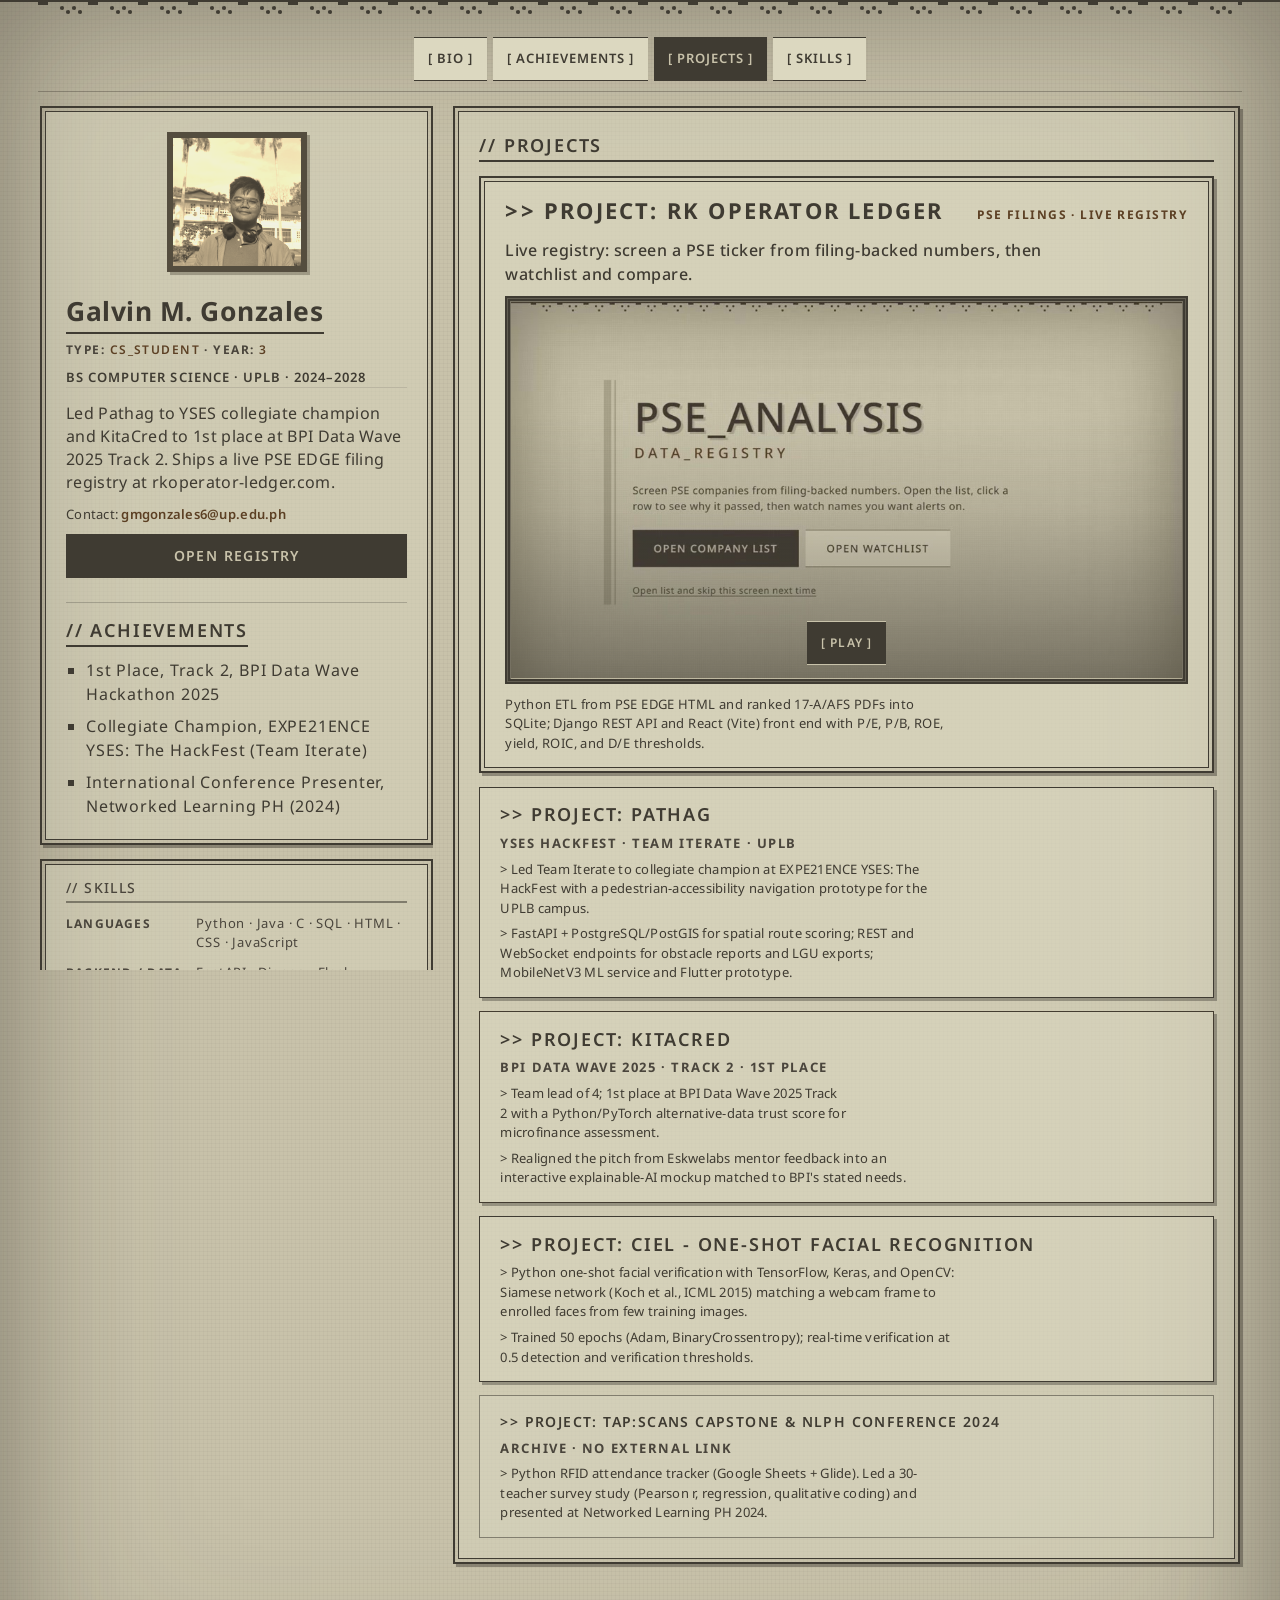
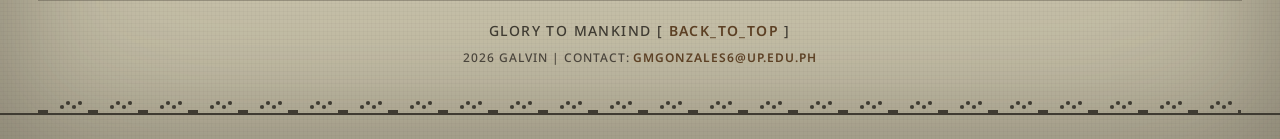
==== index.html @ 565a9432 "CHORE: Initialized repository (update of original exercise)" ====
<!DOCTYPE html>
<html lang="en">
  <head>
    <meta charset="UTF-8">
    <meta name="viewport" content="width=device-width, initial-scale=1">
    <!-- theme-color matches --color-nier-bg -->
    <meta name="theme-color" content="#c8c2aa">
    <meta name="description" content="Galvin M. Gonzales, third-year BS CS at UPLB. PSE EDGE filing registry, Pathag (YSES collegiate champion), KitaCred (BPI Data Wave 2025 Track 2, 1st place).">
    <title>Galvin M. Gonzales · CS Portfolio</title>
    <link rel="preconnect" href="https://fonts.googleapis.com">
    <link rel="preconnect" href="https://fonts.gstatic.com" crossorigin>
    <link href="https://fonts.googleapis.com/css2?family=Noto+Sans:wght@400;500;600;700&display=swap" rel="stylesheet">
    <link rel="stylesheet" type="text/css" href="flex.css">
    <script>document.documentElement.classList.add("has-js");</script>
  </head>

  <body>
    <div class="nier-shell">
      <a href="#main-content" class="nier-skip-link">Skip to main content</a>
      <div class="nier-ornament" aria-hidden="true"></div>

      <div class="nier-shell-body">
        <nav aria-label="Section">
          <div class="nav_bar">
            <a href="#bio" class="nier-btn nier-btn--compact" aria-current="true">[ BIO ]</a>
            <a href="#achievements" class="nier-btn nier-btn--compact">[ ACHIEVEMENTS ]</a>
            <a href="#projects" class="nier-btn nier-btn--compact">[ PROJECTS ]</a>
            <a href="#skills" class="nier-btn nier-btn--compact">[ SKILLS ]</a>
          </div>
        </nav>

        <div class="dossier">
          <div class="dossier-left">
            <aside class="dossier-rail nier-outer-box" id="bio">
              <div class="nier-inner-box">
                <div class="dossier-identity">
                  <div class="photo-frame">
                    <img
                      src="profile_pic.jpg"
                      alt="Portrait of Galvin M. Gonzales"
                      width="140"
                      height="140"
                      decoding="async"
                      fetchpriority="high"
                    >
                  </div>

                  <div class="bio-text">
                    <h1 class="nier-proper-name">Galvin M. Gonzales</h1>
                    <p class="bio-type">TYPE: <span>CS_STUDENT</span> · YEAR: <span>3</span></p>
                    <p class="bio-edu nier-meta">BS Computer Science · UPLB · 2024–2028</p>
                    <hr class="bio-divider">
                    <p class="nier-sentence">
                      Led Pathag to YSES collegiate champion and KitaCred to 1st place at BPI Data Wave 2025 Track 2. Ships a live PSE EDGE filing registry at rkoperator-ledger.com.
                    </p>
                    <p class="bio-contact nier-sentence">
                      Contact:
                      <a href="mailto:gmgonzales6@up.edu.ph">gmgonzales6@up.edu.ph</a>
                    </p>
                  </div>
                </div>

                <div class="bio-actions" role="group" aria-label="Primary action">
                  <a
                    class="nier-btn nier-btn--ink"
                    href="https://rkoperator-ledger.com/"
                    target="_blank"
                    rel="noopener noreferrer"
                  >OPEN REGISTRY<span class="visually-hidden"> (opens in new tab)</span></a>
                </div>

                <section id="achievements" aria-labelledby="achievements-heading">
                  <h2 class="section-heading" id="achievements-heading">// ACHIEVEMENTS</h2>
                  <ul class="skill-list">
                    <li>1st Place, Track 2, BPI Data Wave Hackathon 2025</li>
                    <li>Collegiate Champion, EXPE21ENCE YSES: The HackFest (Team Iterate)</li>
                    <li>International Conference Presenter, Networked Learning PH (2024)</li>
                  </ul>
                </section>
              </div>
            </aside>

            <section class="dossier-skills nier-outer-box" id="skills" aria-labelledby="skills-heading">
              <div class="nier-inner-box">
                <h2 class="section-heading" id="skills-heading">// SKILLS</h2>
                <dl class="skill-clusters">
                  <div class="skill-cluster">
                    <dt>Languages</dt>
                    <dd>Python · Java · C · SQL · HTML · CSS · JavaScript</dd>
                  </div>
                  <div class="skill-cluster">
                    <dt>Backend / Data</dt>
                    <dd>FastAPI · Django · Flask · PostgreSQL · PostGIS · SQLite</dd>
                  </div>
                  <div class="skill-cluster">
                    <dt>ML</dt>
                    <dd>TensorFlow · PyTorch · OpenCV</dd>
                  </div>
                  <div class="skill-cluster">
                    <dt>Tools</dt>
                    <dd>Git · GitHub</dd>
                  </div>
                </dl>
              </div>
            </section>
          </div>

          <main class="dossier-projects nier-outer-box" id="main-content" tabindex="-1">
            <div class="nier-inner-box">
              <section id="projects" aria-labelledby="projects-heading">
                <h2 class="section-heading" id="projects-heading">// PROJECTS</h2>

                <article class="project-featured">
                  <div class="project-featured-inner">
                    <header class="project-featured-header">
                      <h3 class="project-featured-title">&gt;&gt; PROJECT: RK OPERATOR LEDGER</h3>
                      <p class="project-featured-meta">PSE FILINGS · LIVE REGISTRY</p>
                    </header>

                    <p class="project-featured-copy project-featured-copy--lead nier-sentence">
                      Live registry: screen a PSE ticker from filing-backed numbers, then watchlist and compare.
                    </p>

                    <div class="project-monitor">
                      <div class="project-monitor-screen" data-monitor>
                        <video
                          id="rk-preview"
                          poster="assets/rk-operator-ledger-poster.jpg"
                          width="960"
                          height="540"
                          muted
                          loop
                          playsinline
                          controls
                          preload="none"
                          aria-label="Short walkthrough of RK Operator Ledger"
                        >
                          <source src="assets/rk-operator-ledger-preview.webm" type="video/webm">
                          <source src="assets/rk-operator-ledger-preview.mp4" type="video/mp4">
                        </video>
                        <button
                          type="button"
                          class="project-monitor-play"
                          data-monitor-play
                          aria-controls="rk-preview"
                          aria-label="Play walkthrough of RK Operator Ledger"
                        >
                          <span class="project-monitor-play-label" aria-hidden="true">[ PLAY ]</span>
                        </button>
                        <button
                          type="button"
                          class="project-monitor-pause"
                          data-monitor-pause
                          aria-controls="rk-preview"
                          aria-label="Pause walkthrough"
                          hidden
                        >
                          <span aria-hidden="true">[ PAUSE ]</span>
                        </button>
                        <p
                          class="project-monitor-status"
                          data-monitor-status
                          role="status"
                          aria-live="polite"
                          hidden
                        >
                          Playback unavailable. Check the connection, then retry, or use OPEN REGISTRY in Bio.
                        </p>
                      </div>
                    </div>

                    <p class="project-featured-copy nier-sentence">
                      Python ETL from PSE EDGE HTML and ranked 17-A/AFS PDFs into SQLite; Django REST API and React (Vite) front end with P/E, P/B, ROE, yield, ROIC, and D/E thresholds.
                    </p>
                  </div>
                </article>

                <a
                  class="project-card project-card--link project-card--lead"
                  href="https://github.com/SenjoNanaya/Pathag"
                  target="_blank"
                  rel="noopener noreferrer"
                >
                  <h3 class="project-card-item">&gt;&gt; PROJECT: PATHAG</h3>
                  <span class="visually-hidden"> (opens in new tab)</span>
                  <p class="project-card-kicker nier-meta">YSES HACKFEST · TEAM ITERATE · UPLB</p>
                  <p class="nier-sentence">
                    &gt; Led Team Iterate to collegiate champion at EXPE21ENCE YSES: The HackFest with a pedestrian-accessibility navigation prototype for the UPLB campus.
                  </p>
                  <p class="nier-sentence">
                    &gt; FastAPI + PostgreSQL/PostGIS for spatial route scoring; REST and WebSocket endpoints for obstacle reports and LGU exports; MobileNetV3 ML service and Flutter prototype.
                  </p>
                </a>

                <a
                  class="project-card project-card--link project-card--win"
                  href="https://www.youtube.com/watch?v=1t4Q26SBfEI"
                  target="_blank"
                  rel="noopener noreferrer"
                >
                  <h3 class="project-card-item">&gt;&gt; PROJECT: KITACRED</h3>
                  <span class="visually-hidden"> (opens in new tab)</span>
                  <p class="project-card-kicker nier-meta">BPI DATA WAVE 2025 · TRACK 2 · 1ST PLACE</p>
                  <p class="nier-sentence">
                    &gt; Team lead of 4; 1st place at BPI Data Wave 2025 Track 2 with a Python/PyTorch alternative-data trust score for microfinance assessment.
                  </p>
                  <p class="nier-sentence">
                    &gt; Realigned the pitch from Eskwelabs mentor feedback into an interactive explainable-AI mockup matched to BPI's stated needs.
                  </p>
                </a>

                <a
                  class="project-card project-card--link"
                  href="https://github.com/SenjoNanaya/One-shot-Image-Recognition"
                  target="_blank"
                  rel="noopener noreferrer"
                >
                  <h3 class="project-card-item">&gt;&gt; PROJECT: CIEL - ONE-SHOT FACIAL RECOGNITION</h3>
                  <span class="visually-hidden"> (opens in new tab)</span>
                  <p class="nier-sentence">
                    &gt; Python one-shot facial verification with TensorFlow, Keras, and OpenCV: Siamese network (Koch et al., ICML 2015) matching a webcam frame to enrolled faces from few training images.
                  </p>
                  <p class="nier-sentence">
                    &gt; Trained 50 epochs (Adam, BinaryCrossentropy); real-time verification at 0.5 detection and verification thresholds.
                  </p>
                </a>

                <article
                  class="project-card project-card--archive"
                  aria-label="TAP:SCANS capstone and NLPH 2024 talk. Archive entry with no external link."
                >
                  <h3 class="project-card-item">&gt;&gt; PROJECT: TAP:SCANS CAPSTONE &amp; NLPH Conference 2024</h3>
                  <p class="project-card-kicker nier-meta">ARCHIVE · NO EXTERNAL LINK</p>
                  <p class="nier-sentence">
                    &gt; Python RFID attendance tracker (Google Sheets + Glide). Led a 30-teacher survey study (Pearson r, regression, qualitative coding) and presented at Networked Learning PH 2024.
                  </p>
                </article>
              </section>
            </div>
          </main>
        </div>

        <footer class="footer-bar">
          <div class="footer-text">
            <p>GLORY TO MANKIND [ <a href="#main-content">BACK_TO_TOP</a> ]</p>
            <p>
              <small>
                2026 Galvin | Contact:
                <a href="mailto:gmgonzales6@up.edu.ph">gmgonzales6@up.edu.ph</a>
              </small>
            </p>
          </div>
        </footer>
      </div>

      <div class="nier-ornament nier-ornament--flip" aria-hidden="true"></div>
    </div>
    <script>
      (function () {
        var navLinks = document.querySelectorAll('.nav_bar a[href^="#"]');
        if (navLinks.length && "IntersectionObserver" in window) {
          var linkById = {};
          navLinks.forEach(function (a) {
            var id = a.getAttribute("href").slice(1);
            if (id) linkById[id] = a;
          });
          var setCurrent = function (id) {
            navLinks.forEach(function (a) {
              a.removeAttribute("aria-current");
            });
            if (linkById[id]) linkById[id].setAttribute("aria-current", "true");
          };
          var observer = new IntersectionObserver(
            function (entries) {
              entries.forEach(function (entry) {
                if (entry.isIntersecting) setCurrent(entry.target.id);
              });
            },
            { rootMargin: "-18% 0px -62% 0px", threshold: 0 }
          );
          ["bio", "achievements", "projects", "skills"].forEach(function (id) {
            var el = document.getElementById(id);
            if (el) observer.observe(el);
          });
        }

        var portrait = document.querySelector(".photo-frame img");
        if (portrait) {
          portrait.addEventListener("error", function () {
            portrait.removeAttribute("src");
            portrait.alt = "Portrait unavailable";
            portrait.classList.add("is-broken");
          });
        }

        function isOffline() {
          return typeof navigator !== "undefined" && navigator.onLine === false;
        }

        document.querySelectorAll("[data-monitor]").forEach(function (screen) {
          var video = screen.querySelector("video");
          var playBtn = screen.querySelector("[data-monitor-play]");
          var pauseBtn = screen.querySelector("[data-monitor-pause]");
          var statusEl = screen.querySelector("[data-monitor-status]");
          var playLabel = playBtn && playBtn.querySelector(".project-monitor-play-label");
          if (!video || !playBtn || !pauseBtn) return;

          // Progressive enhancement: native controls without JS; custom chrome with JS
          video.removeAttribute("controls");
          screen.classList.add("is-enhanced");
          document.documentElement.classList.add("has-js");

          var arming = false;
          var playLabelDefault = playLabel ? playLabel.textContent : "";

          function setArmingUi(on) {
            playBtn.disabled = on;
            playBtn.setAttribute("aria-busy", on ? "true" : "false");
            if (playLabel) {
              playLabel.textContent = on ? "[ LOADING… ]" : playLabelDefault;
            }
          }

          function showPlaying() {
            arming = false;
            setArmingUi(false);
            screen.classList.remove("is-error");
            if (statusEl) statusEl.hidden = true;
            screen.classList.add("is-playing");
            pauseBtn.hidden = false;
          }

          function resetToPoster() {
            arming = false;
            setArmingUi(false);
            screen.classList.remove("is-playing");
            pauseBtn.hidden = true;
          }

          function showError() {
            arming = false;
            setArmingUi(false);
            screen.classList.remove("is-playing");
            pauseBtn.hidden = true;
            screen.classList.add("is-error");
            if (statusEl) statusEl.hidden = false;
            if (playLabel) playLabel.textContent = "[ RETRY WALKTHROUGH ]";
          }

          function waitForPaintedFrame(timeoutMs) {
            return new Promise(function (resolve, reject) {
              var settled = false;
              function onTick() {
                if (video.currentTime > 0) finish(true);
              }
              function cleanup() {
                window.clearTimeout(timer);
                video.removeEventListener("timeupdate", onTick);
              }
              function finish(ok) {
                if (settled) return;
                settled = true;
                cleanup();
                if (ok) resolve();
                else reject(new Error("no frame"));
              }
              var timer = window.setTimeout(function () {
                finish(video.currentTime > 0);
              }, timeoutMs);

              if (typeof video.requestVideoFrameCallback === "function") {
                video.requestVideoFrameCallback(function () {
                  finish(true);
                });
                return;
              }

              video.addEventListener("timeupdate", onTick);
              video.addEventListener(
                "playing",
                function () {
                  window.setTimeout(onTick, 200);
                },
                { once: true }
              );
            });
          }

          playBtn.addEventListener("click", function () {
            if (screen.classList.contains("is-playing") || arming) return;
            if (isOffline()) {
              showError();
              return;
            }
            if (screen.classList.contains("is-error")) {
              screen.classList.remove("is-error");
              if (statusEl) statusEl.hidden = true;
              if (playLabel) playLabel.textContent = playLabelDefault;
            }
            arming = true;
            setArmingUi(true);
            video.muted = true;
            var playPromise = video.play();
            var started =
              playPromise && typeof playPromise.then === "function"
                ? playPromise
                : Promise.resolve();

            started
              .then(function () {
                return waitForPaintedFrame(2500);
              })
              .then(showPlaying)
              .catch(function () {
                try {
                  video.pause();
                } catch (e) {}
                showError();
              });
          });

          pauseBtn.addEventListener("click", function () {
            try {
              video.pause();
            } catch (e) {}
            try {
              video.currentTime = 0;
            } catch (e) {}
            resetToPoster();
          });

          video.addEventListener("ended", function () {
            resetToPoster();
            try {
              video.currentTime = 0;
            } catch (e) {}
          });

          video.addEventListener("error", function () {
            showError();
          });

          window.addEventListener("offline", function () {
            if (screen.classList.contains("is-playing")) {
              try {
                video.pause();
              } catch (e) {}
              showError();
            }
          });
        });
      })();
    </script>
  </body>
</html>
---- flex.css ----
/*
  YoRHa / NieR:Automata portfolio chrome.
  Tokens and patterns adapted from Edge (DESIGN.md + frontend/src/index.css).
  Heritage: Lev CodePen (levise) + in-game YorHa menus.
*/

:root {
  --color-nier-bg: #c8c2aa;
  --color-nier-dark: #3f3b32;
  --color-nier-dark-muted: #4a453c;
  --color-nier-light: #dcd8c0;
  --color-nier-gray: #bab5a1;
  --color-nier-orange: #a67c52;
  --color-nier-orange-ink: #5c4024;

  --font-nier: "Noto Sans", "Helvetica Neue", Helvetica, Arial, sans-serif;

  --text-caption: 0.75rem;
  --text-dense: 0.8125rem;
  --text-ui: 0.8125rem;
  --text-label: 0.875rem;
  --text-body: 1rem;
  --text-heading: 1.125rem;
  --text-title: 1.25rem;

  --tracking-ui: 0.1em;
  --tracking-display: 0.18em;
  --tracking-name: 0.02em;

  --space-xs: 0.4rem;
  --space-sm: 0.65rem;
  --space-md: 0.85rem;
  --space-lg: 1.25rem;
  --space-xl: 1.5rem;
  --space-2xl: 2.25rem;
  --space-shell: 3px;
  --space-matte: 4px;
  --space-hair: 0.15rem;

  --ease-nier-out: cubic-bezier(0.22, 1, 0.36, 1);
  --duration-nier-fast: 0.12s;
  --duration-nier-mid: 0.15s;
  --duration-nier-ui: 0.22s;

  --surface-nier-inner: color-mix(in srgb, var(--color-nier-light) 42%, transparent);
  --surface-nier-panel: color-mix(in srgb, var(--color-nier-light) 40%, transparent);
  --surface-nier-recessed: color-mix(in srgb, var(--color-nier-light) 28%, transparent);
  --shadow-nier-lift: 3px 3px 0 color-mix(in srgb, var(--color-nier-dark) 40%, transparent);
  --shadow-nier-lift-strong: 3px 3px 0 color-mix(in srgb, var(--color-nier-dark) 45%, transparent);
}

*,
*::before,
*::after {
  box-sizing: border-box;
}

html {
  scroll-behavior: smooth;
}

#bio,
#achievements,
#skills,
#projects,
#main-content {
  scroll-margin-top: max(var(--space-lg), env(safe-area-inset-top, 0));
}

body {
  margin: 0;
  min-height: 100vh;
  min-height: 100dvh;
  color: var(--color-nier-dark);
  font-family: var(--font-nier);
  font-weight: 400;
  font-size: 100%;
  letter-spacing: 0.05em;
  line-height: 1.45;
  background-color: var(--color-nier-bg);
  background-image:
    linear-gradient(
      90deg,
      transparent 0,
      transparent 3px,
      color-mix(in srgb, var(--color-nier-dark) 7%, transparent) 4px
    ),
    linear-gradient(
      transparent 0,
      transparent 3px,
      color-mix(in srgb, var(--color-nier-dark) 7%, transparent) 4px
    );
  background-size: 4px 4px;
  box-shadow:
    inset 0 0 120px color-mix(in srgb, var(--color-nier-dark) 38%, transparent),
    inset 0 0 220px color-mix(in srgb, var(--color-nier-dark) 22%, transparent);
}

/* ---- Shell ---- */

.nier-shell {
  position: relative;
  min-height: 100vh;
  min-height: 100dvh;
  display: flex;
  flex-direction: column;
  padding-top: env(safe-area-inset-top, 0);
  padding-right: max(clamp(1rem, 3vw, 2.5rem), env(safe-area-inset-right, 0));
  padding-bottom: max(var(--space-xl), env(safe-area-inset-bottom, 0));
  padding-left: max(clamp(1rem, 3vw, 2.5rem), env(safe-area-inset-left, 0));
  overflow-x: clip;
}

.nier-shell-body {
  flex: 1;
  padding-top: var(--space-sm);
  padding-bottom: var(--space-sm);
  animation: nier-view-settle var(--duration-nier-ui) var(--ease-nier-out) both;
}

.nier-skip-link {
  position: absolute;
  left: max(var(--space-sm), env(safe-area-inset-left, 0));
  top: max(var(--space-sm), env(safe-area-inset-top, 0));
  z-index: 100;
  padding: var(--space-sm) var(--space-md);
  background: var(--color-nier-dark);
  color: var(--color-nier-bg);
  font-size: var(--text-ui);
  font-weight: 600;
  letter-spacing: 0.08em;
  text-transform: uppercase;
  text-decoration: none;
  transform: translateY(-150%);
  transition: transform var(--duration-nier-mid) var(--ease-nier-out);
}

.nier-skip-link:focus,
.nier-skip-link:focus-visible {
  transform: translateY(0);
  outline: 2px solid var(--color-nier-bg);
  outline-offset: 2px;
}

/* Analog menu rails */
.nier-ornament {
  flex-shrink: 0;
  border-top: 2px solid var(--color-nier-dark);
  margin: 0 calc(-1 * clamp(1rem, 3vw, 2.5rem));
  padding: 0 clamp(1rem, 3vw, 2.5rem);
}

.nier-ornament::after {
  content: "";
  display: block;
  height: 18px;
  background-repeat: repeat-x;
  background-size:
    50px 3px,
    50px 1px, 50px 1px, 50px 1px, 50px 1px,
    50px 1px, 50px 1px, 50px 1px, 50px 1px;
  background-position:
    0 0,
    22px 4px, 22px 5px, 22px 6px, 22px 7px,
    28px 8px, 28px 9px, 28px 10px, 28px 11px;
  background-image:
    linear-gradient(
      90deg,
      var(--color-nier-dark),
      var(--color-nier-dark) 10px,
      transparent 10px
    ),
    linear-gradient(
      90deg,
      color-mix(in srgb, var(--color-nier-dark) 40%, transparent),
      color-mix(in srgb, var(--color-nier-dark) 40%, transparent) 1px,
      color-mix(in srgb, var(--color-nier-dark) 80%, transparent) 1px,
      color-mix(in srgb, var(--color-nier-dark) 80%, transparent) 2px,
      color-mix(in srgb, var(--color-nier-dark) 90%, transparent) 2px,
      color-mix(in srgb, var(--color-nier-dark) 90%, transparent) 3px,
      color-mix(in srgb, var(--color-nier-dark) 40%, transparent) 3px,
      color-mix(in srgb, var(--color-nier-dark) 40%, transparent) 4px,
      transparent 4px,
      transparent 12px,
      color-mix(in srgb, var(--color-nier-dark) 40%, transparent) 12px,
      color-mix(in srgb, var(--color-nier-dark) 40%, transparent) 13px,
      color-mix(in srgb, var(--color-nier-dark) 80%, transparent) 13px,
      color-mix(in srgb, var(--color-nier-dark) 80%, transparent) 14px,
      color-mix(in srgb, var(--color-nier-dark) 90%, transparent) 14px,
      color-mix(in srgb, var(--color-nier-dark) 90%, transparent) 15px,
      color-mix(in srgb, var(--color-nier-dark) 40%, transparent) 15px,
      color-mix(in srgb, var(--color-nier-dark) 40%, transparent) 16px,
      transparent 16px
    ),
    linear-gradient(
      90deg,
      color-mix(in srgb, var(--color-nier-dark) 90%, transparent),
      color-mix(in srgb, var(--color-nier-dark) 90%, transparent) 1px,
      var(--color-nier-dark) 1px,
      var(--color-nier-dark) 3px,
      color-mix(in srgb, var(--color-nier-dark) 90%, transparent) 3px,
      color-mix(in srgb, var(--color-nier-dark) 90%, transparent) 4px,
      transparent 4px,
      transparent 12px,
      color-mix(in srgb, var(--color-nier-dark) 90%, transparent) 12px,
      color-mix(in srgb, var(--color-nier-dark) 90%, transparent) 13px,
      var(--color-nier-dark) 13px,
      var(--color-nier-dark) 15px,
      color-mix(in srgb, var(--color-nier-dark) 90%, transparent) 15px,
      color-mix(in srgb, var(--color-nier-dark) 90%, transparent) 16px,
      transparent 16px
    ),
    linear-gradient(
      90deg,
      color-mix(in srgb, var(--color-nier-dark) 90%, transparent),
      color-mix(in srgb, var(--color-nier-dark) 90%, transparent) 1px,
      var(--color-nier-dark) 1px,
      var(--color-nier-dark) 3px,
      color-mix(in srgb, var(--color-nier-dark) 90%, transparent) 3px,
      color-mix(in srgb, var(--color-nier-dark) 90%, transparent) 4px,
      transparent 4px,
      transparent 12px,
      color-mix(in srgb, var(--color-nier-dark) 90%, transparent) 12px,
      color-mix(in srgb, var(--color-nier-dark) 90%, transparent) 13px,
      var(--color-nier-dark) 13px,
      var(--color-nier-dark) 15px,
      color-mix(in srgb, var(--color-nier-dark) 90%, transparent) 15px,
      color-mix(in srgb, var(--color-nier-dark) 90%, transparent) 16px,
      transparent 16px
    ),
    linear-gradient(
      90deg,
      color-mix(in srgb, var(--color-nier-dark) 40%, transparent),
      color-mix(in srgb, var(--color-nier-dark) 40%, transparent) 1px,
      color-mix(in srgb, var(--color-nier-dark) 80%, transparent) 1px,
      color-mix(in srgb, var(--color-nier-dark) 80%, transparent) 2px,
      color-mix(in srgb, var(--color-nier-dark) 90%, transparent) 2px,
      color-mix(in srgb, var(--color-nier-dark) 90%, transparent) 3px,
      color-mix(in srgb, var(--color-nier-dark) 40%, transparent) 3px,
      color-mix(in srgb, var(--color-nier-dark) 40%, transparent) 4px,
      transparent 4px,
      transparent 12px,
      color-mix(in srgb, var(--color-nier-dark) 40%, transparent) 12px,
      color-mix(in srgb, var(--color-nier-dark) 40%, transparent) 13px,
      color-mix(in srgb, var(--color-nier-dark) 80%, transparent) 13px,
      color-mix(in srgb, var(--color-nier-dark) 80%, transparent) 14px,
      color-mix(in srgb, var(--color-nier-dark) 90%, transparent) 14px,
      color-mix(in srgb, var(--color-nier-dark) 90%, transparent) 15px,
      color-mix(in srgb, var(--color-nier-dark) 40%, transparent) 15px,
      color-mix(in srgb, var(--color-nier-dark) 40%, transparent) 16px,
      transparent 16px
    ),
    linear-gradient(
      90deg,
      color-mix(in srgb, var(--color-nier-dark) 40%, transparent),
      color-mix(in srgb, var(--color-nier-dark) 40%, transparent) 1px,
      color-mix(in srgb, var(--color-nier-dark) 80%, transparent) 1px,
      color-mix(in srgb, var(--color-nier-dark) 80%, transparent) 2px,
      color-mix(in srgb, var(--color-nier-dark) 90%, transparent) 2px,
      color-mix(in srgb, var(--color-nier-dark) 90%, transparent) 3px,
      color-mix(in srgb, var(--color-nier-dark) 40%, transparent) 3px,
      color-mix(in srgb, var(--color-nier-dark) 40%, transparent) 4px,
      transparent 4px,
      transparent 12px,
      color-mix(in srgb, var(--color-nier-dark) 40%, transparent) 12px,
      color-mix(in srgb, var(--color-nier-dark) 40%, transparent) 13px,
      color-mix(in srgb, var(--color-nier-dark) 80%, transparent) 13px,
      color-mix(in srgb, var(--color-nier-dark) 80%, transparent) 14px,
      color-mix(in srgb, var(--color-nier-dark) 90%, transparent) 14px,
      color-mix(in srgb, var(--color-nier-dark) 90%, transparent) 15px,
      color-mix(in srgb, var(--color-nier-dark) 40%, transparent) 15px,
      color-mix(in srgb, var(--color-nier-dark) 40%, transparent) 16px,
      transparent 16px
    ),
    linear-gradient(
      90deg,
      color-mix(in srgb, var(--color-nier-dark) 90%, transparent),
      color-mix(in srgb, var(--color-nier-dark) 90%, transparent) 1px,
      var(--color-nier-dark) 1px,
      var(--color-nier-dark) 3px,
      color-mix(in srgb, var(--color-nier-dark) 90%, transparent) 3px,
      color-mix(in srgb, var(--color-nier-dark) 90%, transparent) 4px,
      transparent 4px,
      transparent 12px,
      color-mix(in srgb, var(--color-nier-dark) 90%, transparent) 12px,
      color-mix(in srgb, var(--color-nier-dark) 90%, transparent) 13px,
      var(--color-nier-dark) 13px,
      var(--color-nier-dark) 15px,
      color-mix(in srgb, var(--color-nier-dark) 90%, transparent) 15px,
      color-mix(in srgb, var(--color-nier-dark) 90%, transparent) 16px,
      transparent 16px
    ),
    linear-gradient(
      90deg,
      color-mix(in srgb, var(--color-nier-dark) 90%, transparent),
      color-mix(in srgb, var(--color-nier-dark) 90%, transparent) 1px,
      var(--color-nier-dark) 1px,
      var(--color-nier-dark) 3px,
      color-mix(in srgb, var(--color-nier-dark) 90%, transparent) 3px,
      color-mix(in srgb, var(--color-nier-dark) 90%, transparent) 4px,
      transparent 4px,
      transparent 12px,
      color-mix(in srgb, var(--color-nier-dark) 90%, transparent) 12px,
      color-mix(in srgb, var(--color-nier-dark) 90%, transparent) 13px,
      var(--color-nier-dark) 13px,
      var(--color-nier-dark) 15px,
      color-mix(in srgb, var(--color-nier-dark) 90%, transparent) 15px,
      color-mix(in srgb, var(--color-nier-dark) 90%, transparent) 16px,
      transparent 16px
    ),
    linear-gradient(
      90deg,
      color-mix(in srgb, var(--color-nier-dark) 40%, transparent),
      color-mix(in srgb, var(--color-nier-dark) 40%, transparent) 1px,
      color-mix(in srgb, var(--color-nier-dark) 80%, transparent) 1px,
      color-mix(in srgb, var(--color-nier-dark) 80%, transparent) 2px,
      color-mix(in srgb, var(--color-nier-dark) 90%, transparent) 2px,
      color-mix(in srgb, var(--color-nier-dark) 90%, transparent) 3px,
      color-mix(in srgb, var(--color-nier-dark) 40%, transparent) 3px,
      color-mix(in srgb, var(--color-nier-dark) 40%, transparent) 4px,
      transparent 4px,
      transparent 12px,
      color-mix(in srgb, var(--color-nier-dark) 40%, transparent) 12px,
      color-mix(in srgb, var(--color-nier-dark) 40%, transparent) 13px,
      color-mix(in srgb, var(--color-nier-dark) 80%, transparent) 13px,
      color-mix(in srgb, var(--color-nier-dark) 80%, transparent) 14px,
      color-mix(in srgb, var(--color-nier-dark) 90%, transparent) 14px,
      color-mix(in srgb, var(--color-nier-dark) 90%, transparent) 15px,
      color-mix(in srgb, var(--color-nier-dark) 40%, transparent) 15px,
      color-mix(in srgb, var(--color-nier-dark) 40%, transparent) 16px,
      transparent 16px
    );
}

.nier-ornament--flip {
  border-top: none;
  border-bottom: 2px solid var(--color-nier-dark);
}

.nier-ornament--flip::after {
  transform: scaleY(-1);
  transform-origin: center;
}

/* ---- Type helpers ---- */

.nier-meta {
  font-size: var(--text-caption);
  font-weight: 700;
  letter-spacing: 0.12em;
  text-transform: uppercase;
  color: var(--color-nier-dark-muted);
}

.nier-sentence {
  text-transform: none;
  letter-spacing: var(--tracking-name);
  font-weight: 400;
}

.nier-proper-name {
  text-transform: none;
  letter-spacing: var(--tracking-name);
  font-weight: 500;
}

.nier-ink-muted {
  color: var(--color-nier-dark-muted);
}

.text-nier-orange {
  color: var(--color-nier-orange-ink);
}

.visually-hidden {
  position: absolute;
  width: 1px;
  height: 1px;
  padding: 0;
  margin: -1px;
  overflow: hidden;
  clip: rect(0, 0, 0, 0);
  white-space: nowrap;
  border: 0;
}

/* ---- Nav ---- */

.nav_bar {
  display: flex;
  flex-wrap: wrap;
  justify-content: center;
  gap: var(--space-xs);
  padding: var(--space-xs) 0 var(--space-sm);
  margin-bottom: var(--space-md);
  border-bottom: 1px solid color-mix(in srgb, var(--color-nier-dark) 35%, transparent);
}

.nier-btn {
  position: relative;
  z-index: 1;
  display: inline-flex;
  align-items: center;
  justify-content: center;
  border: 1px solid var(--color-nier-dark);
  border-left: none;
  border-right: none;
  border-radius: 0;
  padding: var(--space-sm) var(--space-lg);
  background-color: var(--color-nier-light);
  color: var(--color-nier-dark);
  font-family: inherit;
  font-size: var(--text-label);
  font-weight: 600;
  letter-spacing: var(--tracking-ui);
  text-transform: uppercase;
  text-decoration: none;
  cursor: pointer;
  transition:
    color var(--duration-nier-fast) var(--ease-nier-out),
    background-color var(--duration-nier-mid) var(--ease-nier-out),
    border-color var(--duration-nier-mid) var(--ease-nier-out);
  overflow: hidden;
  min-height: 2.75rem;
  min-width: 2.75rem;
  isolation: isolate;
}

a.nier-btn:link,
a.nier-btn:visited {
  color: var(--color-nier-dark);
  text-decoration: none;
}

.nier-btn::before {
  content: "";
  position: absolute;
  z-index: -1;
  inset: 3px 0;
  width: 100%;
  background-color: var(--color-nier-dark);
  transform: scaleX(0);
  transform-origin: left center;
  transition: transform var(--duration-nier-ui) var(--ease-nier-out);
  pointer-events: none;
}

.nier-btn:hover,
.nier-btn:focus-visible {
  background-color: transparent;
  color: var(--color-nier-bg);
  border-color: var(--color-nier-dark);
  outline: 2px solid var(--color-nier-dark);
  outline-offset: 2px;
}

a.nier-btn:hover,
a.nier-btn:focus-visible {
  color: var(--color-nier-bg);
}

.nier-btn:hover::before,
.nier-btn:focus-visible::before,
.nier-btn:active::before {
  transform: scaleX(1);
}

.nier-btn:active {
  color: var(--color-nier-bg);
  background-color: transparent;
}

.nier-btn--ink {
  background-color: var(--color-nier-dark);
  color: var(--color-nier-bg);
}

a.nier-btn--ink:link,
a.nier-btn--ink:visited {
  color: var(--color-nier-bg);
}

.nier-btn--ink::before {
  background-color: var(--color-nier-light);
}

.nier-btn--ink:hover,
.nier-btn--ink:focus-visible,
.nier-btn--ink:active {
  color: var(--color-nier-dark);
  background-color: transparent;
}

a.nier-btn--ink:hover,
a.nier-btn--ink:focus-visible {
  color: var(--color-nier-dark);
}

.nier-btn--compact {
  padding: var(--space-xs) var(--space-md);
  font-size: var(--text-dense);
  min-height: 2.75rem;
  min-width: 2.75rem;
  letter-spacing: 0.08em;
}

.nav_bar .nier-btn--compact[aria-current="true"] {
  background-color: var(--color-nier-dark);
  color: var(--color-nier-bg);
  font-weight: 600;
}

.nav_bar a.nier-btn--compact[aria-current="true"]:link,
.nav_bar a.nier-btn--compact[aria-current="true"]:visited {
  color: var(--color-nier-bg);
}

/* ---- Layout ---- */

/* Recruiter scan path: identity+wins | projects ; skills after proof on mobile */
.dossier {
  display: grid;
  grid-template-columns: minmax(0, 1fr) minmax(0, 2fr);
  grid-template-areas: "left projects";
  gap: var(--space-lg);
  max-width: 1200px;
  margin: 0 auto;
  align-items: start;
}

.dossier-left {
  grid-area: left;
  min-width: 0;
  display: flex;
  flex-direction: column;
  gap: var(--space-md);
}

.dossier-rail,
.dossier-skills,
.dossier-projects {
  min-width: 0;
}

.dossier-projects {
  grid-area: projects;
}

@media (min-width: 769px) {
  .dossier-left {
    position: sticky;
    top: max(var(--space-lg), env(safe-area-inset-top, 0));
    align-self: start;
    max-height: calc(100vh - var(--space-2xl));
    max-height: calc(100dvh - var(--space-2xl));
    overflow: auto;
  }
}

.nier-outer-box {
  border: 2px solid var(--color-nier-dark);
  padding: var(--space-shell);
  background: transparent;
  box-shadow: var(--shadow-nier-lift-strong);
}

.nier-inner-box {
  border: 1px solid var(--color-nier-dark);
  height: 100%;
  background: var(--surface-nier-inner);
  position: relative;
  display: flex;
  flex-direction: column;
  padding: var(--space-lg);
}

.dossier-skills .nier-inner-box {
  padding: var(--space-md) var(--space-lg);
}

.photo-frame {
  text-align: center;
  margin-bottom: var(--space-md);
}

.photo-frame img {
  max-width: 140px;
  width: 100%;
  height: auto;
  border: 2px solid var(--color-nier-dark);
  padding: var(--space-matte);
  background: var(--color-nier-dark);
  filter: sepia(100%) contrast(0.9);
  box-shadow: var(--shadow-nier-lift);
}

.photo-frame img.is-broken {
  filter: none;
  min-height: 5rem;
  object-fit: none;
  background: var(--surface-nier-recessed);
  color: var(--color-nier-dark-muted);
  font-size: var(--text-caption);
}

.bio-text h1 {
  margin: 0 0 var(--space-xs);
  font-size: var(--text-title);
  font-weight: 700;
  letter-spacing: var(--tracking-ui);
  text-transform: uppercase;
  text-wrap: balance;
  border-bottom: 2px solid var(--color-nier-dark);
  display: inline-block;
  padding-bottom: var(--space-hair);
}

.bio-text h1.nier-proper-name {
  font-size: clamp(1.35rem, 2.4vw, 1.65rem);
  font-weight: 700;
  letter-spacing: var(--tracking-name);
  text-transform: none;
}

.bio-text .bio-type {
  margin: 0 0 var(--space-xs);
  font-size: var(--text-caption);
  font-weight: 700;
  letter-spacing: 0.12em;
  text-transform: uppercase;
  color: var(--color-nier-dark-muted);
}

.bio-text .bio-type span {
  color: var(--color-nier-orange-ink);
  font-weight: 600;
}

.bio-edu {
  margin: 0 0 var(--space-sm);
  font-size: var(--text-dense);
  font-weight: 600;
  letter-spacing: 0.08em;
  text-transform: uppercase;
  color: var(--color-nier-dark);
}

.bio-contact {
  margin: 0;
  font-size: var(--text-ui);
  max-width: 65ch;
}

.bio-contact a {
  color: var(--color-nier-orange-ink);
  font-weight: 600;
  text-decoration: none;
  overflow-wrap: anywhere;
}

.bio-contact a:hover,
.bio-contact a:focus-visible {
  text-decoration: underline;
  text-underline-offset: 0.2em;
}

.bio-contact a:focus-visible {
  outline: 2px solid var(--color-nier-dark);
  outline-offset: 2px;
}

.bio-actions {
  display: flex;
  flex-wrap: wrap;
  gap: var(--space-sm);
  margin: var(--space-sm) 0 0;
}

.bio-actions .nier-btn {
  flex: 1 1 100%;
  width: 100%;
  min-width: 0;
}

.bio-divider {
  border: none;
  border-top: 1px solid var(--color-nier-gray);
  margin: 0 0 var(--space-md);
}

.bio-text {
  margin-bottom: 0;
}

.bio-text > p {
  margin: 0;
}

.bio-text > p + p {
  margin-top: var(--space-sm);
}

.section-heading {
  margin: var(--space-2xl) 0 var(--space-sm);
  font-size: var(--text-heading);
  font-weight: 600;
  letter-spacing: var(--tracking-ui);
  text-transform: uppercase;
  text-wrap: balance;
  border-bottom: 2px solid var(--color-nier-dark);
  display: inline-block;
  padding-bottom: var(--space-hair);
}

.section-heading:first-child {
  margin-top: 0;
}

/* Wins = distinct proof block; skills sit in their own shell after projects on mobile */
#achievements {
  margin-top: var(--space-xl);
  padding-top: var(--space-md);
  border-top: 1px solid color-mix(in srgb, var(--color-nier-dark) 28%, transparent);
}

#achievements .section-heading {
  margin-top: 0;
}

.dossier-skills .section-heading {
  margin-top: 0;
  font-size: var(--text-label);
  font-weight: 500;
  color: var(--color-nier-dark-muted);
  border-bottom-color: color-mix(in srgb, var(--color-nier-dark) 55%, transparent);
}

.skill-clusters {
  display: flex;
  flex-direction: column;
  gap: var(--space-sm);
  margin: 0;
  color: var(--color-nier-dark-muted);
  font-size: var(--text-ui);
}

.skill-cluster {
  display: grid;
  grid-template-columns: minmax(6.5rem, 7.5rem) minmax(0, 1fr);
  gap: var(--space-xs) var(--space-sm);
  align-items: baseline;
}

.skill-cluster dt {
  margin: 0;
  font-size: var(--text-caption);
  font-weight: 700;
  letter-spacing: 0.1em;
  text-transform: uppercase;
  color: var(--color-nier-dark-muted);
}

.skill-cluster dd {
  margin: 0;
  line-height: 1.5;
  text-wrap: pretty;
  overflow-wrap: break-word;
}

.skill-list {
  list-style: square;
  line-height: 1.55;
  margin: 0;
  padding-inline-start: var(--space-lg);
  color: var(--color-nier-dark);
}

.skill-list li {
  margin-bottom: var(--space-xs);
}

.skill-list li:last-child {
  margin-bottom: 0;
}

/* ---- Projects ---- */

#projects {
  display: flex;
  flex-direction: column;
  gap: var(--space-md);
}

#projects > .section-heading {
  margin-bottom: 0;
}

.project-card {
  display: block;
  border: 1px solid var(--color-nier-dark);
  background: var(--surface-nier-panel);
  padding: var(--space-md) var(--space-lg);
  margin-bottom: 0;
  box-shadow: var(--shadow-nier-lift);
  color: var(--color-nier-dark);
  text-decoration: none;
  transition:
    background-color var(--duration-nier-ui) var(--ease-nier-out),
    color var(--duration-nier-ui) var(--ease-nier-out),
    box-shadow var(--duration-nier-ui) var(--ease-nier-out),
    transform var(--duration-nier-ui) var(--ease-nier-out);
}

/* Static / archive cards: present, not clickable — quieter than linked siblings */
article.project-card {
  box-shadow: none;
  background: var(--surface-nier-recessed);
  cursor: default;
}

article.project-card--archive {
  border-style: solid;
  border-color: color-mix(in srgb, var(--color-nier-dark) 55%, transparent);
}

article.project-card--archive .project-card-kicker {
  color: var(--color-nier-dark-muted);
}

article.project-card--archive .project-card-item {
  font-size: var(--text-label);
  font-weight: 600;
}

a.project-card--link {
  cursor: pointer;
}

a.project-card--link:hover,
a.project-card--link:focus-visible {
  background-color: var(--color-nier-dark);
  color: var(--color-nier-bg);
  box-shadow: none;
  transform: translate(2px, 2px);
  outline: 2px solid var(--color-nier-dark);
  outline-offset: 2px;
}

a.project-card--link:hover .project-card-item,
a.project-card--link:focus-visible .project-card-item,
a.project-card--link:hover .nier-meta,
a.project-card--link:focus-visible .nier-meta {
  color: var(--color-nier-bg);
}

.project-card-item {
  color: inherit;
  text-decoration: none;
  font-weight: 600;
  font-size: var(--text-heading);
  letter-spacing: var(--tracking-ui);
  text-transform: uppercase;
  display: inline-block;
  margin: 0 0 var(--space-xs);
  text-wrap: balance;
  overflow-wrap: anywhere;
  max-width: 100%;
}

h3.project-card-item {
  font-size: var(--text-heading);
  font-weight: 600;
  line-height: 1.45;
}

a.project-card--link h3.project-card-item {
  color: inherit;
}

.project-card-kicker {
  margin: 0 0 var(--space-sm);
}

.project-card p {
  margin: 0 0 var(--space-xs);
  font-size: var(--text-ui);
  line-height: 1.5;
  text-wrap: pretty;
  overflow-wrap: break-word;
  max-width: 65ch;
}

.project-card p:last-child {
  margin-bottom: 0;
}

.dossier-projects:focus {
  outline: none;
}

.dossier-projects:focus-visible {
  outline: 2px solid var(--color-nier-dark);
  outline-offset: 4px;
}

/* Featured Ledger */

.project-featured {
  margin-bottom: 0;
  border: 2px solid var(--color-nier-dark);
  padding: var(--space-shell);
  background: transparent;
  box-shadow: var(--shadow-nier-lift-strong);
}

.project-featured-inner {
  border: 1px solid var(--color-nier-dark);
  background: var(--surface-nier-inner);
  padding: var(--space-md) var(--space-lg);
  display: flex;
  flex-direction: column;
  gap: var(--space-sm);
}

.project-card--lead,
.project-card--win {
  margin-bottom: 0;
}

.project-card--win {
  border-color: color-mix(in srgb, var(--color-nier-dark) 85%, var(--color-nier-orange-ink));
}

.project-featured-header {
  display: flex;
  flex-wrap: wrap;
  align-items: baseline;
  justify-content: space-between;
  gap: var(--space-sm);
}

.project-featured-title {
  margin: 0;
  font-size: clamp(1.25rem, 2vw, 1.375rem);
  font-weight: 700;
  letter-spacing: var(--tracking-ui);
  text-transform: uppercase;
  text-wrap: balance;
  overflow-wrap: anywhere;
  max-width: 100%;
}

.project-featured-meta {
  margin: 0;
  font-size: var(--text-caption);
  font-weight: 700;
  letter-spacing: 0.12em;
  text-transform: uppercase;
  color: var(--color-nier-orange-ink);
}

.project-monitor {
  border: 2px solid var(--color-nier-dark);
  padding: var(--space-shell);
  background: var(--color-nier-dark);
  box-shadow: inset 0 0 0 1px color-mix(in srgb, var(--color-nier-bg) 25%, transparent);
}

.project-monitor-screen {
  border: 1px solid color-mix(in srgb, var(--color-nier-bg) 40%, transparent);
  background-color: var(--color-nier-dark);
  background-image: url("assets/rk-operator-ledger-poster.jpg");
  background-position: center top;
  background-size: cover;
  background-repeat: no-repeat;
  aspect-ratio: 16 / 9;
  overflow: hidden;
  position: relative;
}

.project-monitor-screen video,
.project-monitor-screen img {
  display: block;
  width: 100%;
  height: 100%;
  object-fit: cover;
  object-position: top center;
}

.project-monitor-screen video {
  background: var(--color-nier-dark);
}

.project-monitor-play {
  display: none;
  position: absolute;
  inset: 0;
  z-index: 2;
  align-items: flex-end;
  justify-content: center;
  margin: 0;
  padding: var(--space-md);
  border: 0;
  border-radius: 0;
  cursor: pointer;
  color: var(--color-nier-bg);
  background: linear-gradient(
    to top,
    color-mix(in srgb, var(--color-nier-dark) 55%, transparent) 0%,
    color-mix(in srgb, var(--color-nier-dark) 12%, transparent) 45%,
    transparent 70%
  );
  font-family: inherit;
  transition: background-color var(--duration-nier-ui) var(--ease-nier-out);
}

html.has-js .project-monitor-play {
  display: flex;
}

.project-monitor-play:disabled {
  cursor: wait;
  opacity: 0.85;
}

.project-monitor-play:hover,
.project-monitor-play:focus-visible {
  background: linear-gradient(
    to top,
    color-mix(in srgb, var(--color-nier-dark) 70%, transparent) 0%,
    color-mix(in srgb, var(--color-nier-dark) 22%, transparent) 50%,
    transparent 75%
  );
  outline: 2px solid var(--color-nier-bg);
  outline-offset: -6px;
}

.project-monitor-play-label {
  display: inline-flex;
  align-items: center;
  justify-content: center;
  min-height: 2.75rem;
  min-width: 2.75rem;
  padding: var(--space-xs) var(--space-md);
  border-top: 1px solid var(--color-nier-bg);
  border-bottom: 1px solid var(--color-nier-bg);
  background: var(--color-nier-dark);
  font-size: var(--text-caption);
  font-weight: 600;
  letter-spacing: var(--tracking-ui);
  text-transform: uppercase;
}

html.has-js .project-monitor-screen.is-playing .project-monitor-play {
  display: none;
}

.project-monitor-pause {
  display: none;
  position: absolute;
  right: var(--space-sm);
  bottom: var(--space-sm);
  z-index: 3;
  margin: 0;
  min-height: 2.75rem;
  min-width: 2.75rem;
  padding: var(--space-xs) var(--space-md);
  border: 0;
  border-top: 1px solid var(--color-nier-bg);
  border-bottom: 1px solid var(--color-nier-bg);
  border-radius: 0;
  cursor: pointer;
  color: var(--color-nier-bg);
  background: var(--color-nier-dark);
  font-family: inherit;
  font-size: var(--text-dense);
  font-weight: 600;
  letter-spacing: var(--tracking-ui);
  text-transform: uppercase;
  transition: background-color var(--duration-nier-ui) var(--ease-nier-out), color var(--duration-nier-ui) var(--ease-nier-out);
}

html.has-js .project-monitor-screen.is-playing .project-monitor-pause:not([hidden]) {
  display: inline-flex;
  align-items: center;
  justify-content: center;
}

.project-monitor-pause:hover,
.project-monitor-pause:focus-visible {
  background: var(--color-nier-bg);
  color: var(--color-nier-dark);
  outline: 2px solid var(--color-nier-dark);
  outline-offset: 2px;
}

html.has-js .project-monitor-screen:not(.is-playing) video {
  opacity: 0;
}

html.has-js .project-monitor-screen.is-playing video {
  opacity: 1;
}

.project-monitor-status {
  display: none;
  position: absolute;
  left: var(--space-md);
  right: var(--space-md);
  bottom: var(--space-md);
  z-index: 2;
  margin: 0;
  padding: var(--space-xs) var(--space-md);
  border-top: 1px solid var(--color-nier-bg);
  border-bottom: 1px solid var(--color-nier-bg);
  background: var(--color-nier-dark);
  color: var(--color-nier-bg);
  font-size: var(--text-dense);
  font-weight: 600;
  letter-spacing: var(--tracking-ui);
  text-transform: uppercase;
  text-align: center;
}

html.has-js .project-monitor-screen.is-error .project-monitor-play {
  align-items: flex-start;
  padding-top: var(--space-xl);
}

html.has-js .project-monitor-screen.is-error .project-monitor-status:not([hidden]) {
  display: block;
}

.project-featured-copy {
  margin: 0;
  font-size: var(--text-ui);
  line-height: 1.5;
  max-width: 65ch;
  text-wrap: pretty;
  text-transform: none;
  letter-spacing: 0.03em;
  overflow-wrap: break-word;
}

.project-featured-copy--lead {
  font-size: var(--text-body);
  font-weight: 500;
  margin: 0;
}

/* ---- Footer ---- */

.footer-bar {
  margin-top: var(--space-2xl);
  padding: var(--space-lg) 0 var(--space-sm);
  border-top: 1px solid color-mix(in srgb, var(--color-nier-dark) 35%, transparent);
  text-align: center;
}

.footer-text p {
  margin: 0 0 var(--space-xs);
  font-size: var(--text-label);
  letter-spacing: var(--tracking-ui);
  text-transform: uppercase;
  font-weight: 500;
}

.footer-text small {
  font-size: var(--text-caption);
  letter-spacing: 0.08em;
  text-transform: uppercase;
  color: var(--color-nier-dark-muted);
  font-weight: 500;
}

.footer-text a {
  color: var(--color-nier-orange-ink);
  text-decoration: none;
  font-weight: 600;
}

.footer-text a:hover,
.footer-text a:focus-visible {
  text-decoration: underline;
  text-underline-offset: 0.2em;
}

.footer-text a:focus-visible {
  outline: 2px solid var(--color-nier-dark);
  outline-offset: 2px;
}

/* ---- Motion ---- */

@keyframes nier-view-settle {
  from {
    transform: translateY(0.35rem);
  }
  to {
    transform: translateY(0);
  }
}

@media (prefers-reduced-motion: reduce) {
  html {
    scroll-behavior: auto;
  }

  .nier-shell-body {
    animation: none;
  }

  .project-card,
  a.project-card--link,
  .project-monitor-play,
  .project-monitor-pause {
    transition: none;
  }

  /* transform: none ≡ identity (full wipe). Hide the wipe; swap solid fills instead. */
  .nier-btn::before {
    content: none;
    transform: scaleX(0);
  }

  .nier-btn:hover,
  .nier-btn:focus-visible,
  .nier-btn:active {
    background-color: var(--color-nier-dark);
    color: var(--color-nier-bg);
  }

  a.nier-btn:hover,
  a.nier-btn:focus-visible {
    color: var(--color-nier-bg);
  }

  .nier-btn--ink:hover,
  .nier-btn--ink:focus-visible,
  .nier-btn--ink:active {
    background-color: var(--color-nier-light);
    color: var(--color-nier-dark);
  }

  a.nier-btn--ink:hover,
  a.nier-btn--ink:focus-visible {
    color: var(--color-nier-dark);
  }

  a.project-card--link:hover,
  a.project-card--link:focus-visible {
    transform: none;
  }
}

/* ---- Responsive ---- */

/* Coarse pointers (phones, tablets, touch laptops): prefer tap-sized controls */
@media (pointer: coarse) {
  .nier-btn,
  .nier-btn--compact,
  .project-monitor-play-label,
  .project-monitor-pause {
    min-height: 2.75rem;
    min-width: 2.75rem;
  }

  .nav_bar {
    gap: var(--space-sm);
  }

  a.project-card--link {
    padding: var(--space-lg);
  }
}

@media (max-width: 768px) {
  .dossier {
    grid-template-columns: 1fr;
    grid-template-areas:
      "rail"
      "projects"
      "skills";
    gap: var(--space-md);
  }

  /* Let rail / projects / skills participate in the page grid so skills follow proof */
  .dossier-left {
    display: contents;
  }

  .dossier-rail {
    grid-area: rail;
  }

  .dossier-projects {
    grid-area: projects;
  }

  .dossier-skills {
    grid-area: skills;
  }

  .nav_bar {
    gap: var(--space-xs);
    margin-bottom: var(--space-sm);
  }

  .nav_bar .nier-btn--compact {
    flex: 1 1 calc(50% - var(--space-xs));
  }

  .nier-btn--compact {
    flex: 1 1 auto;
  }

  .photo-frame {
    margin-bottom: var(--space-sm);
  }

  .photo-frame img {
    max-width: 96px;
  }

  .project-featured-header {
    flex-direction: column;
    align-items: flex-start;
  }

  .bio-actions {
    flex-direction: column;
    margin-top: var(--space-md);
  }

  .bio-actions .nier-btn {
    width: 100%;
    min-width: 0;
    min-height: 2.75rem;
  }

  #achievements {
    margin-top: var(--space-md);
    padding-top: var(--space-sm);
  }

  .dossier-rail .nier-inner-box {
    padding: var(--space-md);
  }

  .skill-cluster {
    grid-template-columns: 1fr;
    gap: calc(var(--space-xs) * 0.5);
  }

  .project-featured-copy,
  .project-featured-copy--lead,
  .project-card p {
    font-size: max(1rem, var(--text-body));
  }

  .bio-text .bio-type,
  .bio-edu,
  .project-featured-meta,
  .project-card-kicker,
  .nier-meta,
  .footer-text small,
  .skill-cluster dt,
  .skill-cluster dd,
  .project-monitor-play-label,
  .project-monitor-pause,
  .project-monitor-status,
  .skill-list {
    font-size: max(0.875rem, var(--text-label));
  }
}

/* Tablet / narrow landscape: keep dossier readable without phone stacking rules alone */
@media (min-width: 769px) and (max-width: 1023px) {
  .dossier {
    gap: var(--space-md);
  }

  .photo-frame img {
    max-width: 120px;
  }

  .nav_bar .nier-btn--compact {
    flex: 1 1 auto;
    min-width: max(2.75rem, 6.5rem);
  }

  .skill-cluster {
    grid-template-columns: minmax(5.5rem, 6.75rem) minmax(0, 1fr);
  }
}

/* Very small phones */
@media (max-width: 360px) {
  .nav_bar .nier-btn--compact {
    flex: 1 1 100%;
    font-size: var(--text-caption);
  }

  .nier-shell {
    padding-right: max(var(--space-sm), env(safe-area-inset-right, 0));
    padding-left: max(var(--space-sm), env(safe-area-inset-left, 0));
  }

  .nier-ornament {
    margin-left: calc(-1 * max(var(--space-sm), env(safe-area-inset-left, 0)));
    margin-right: calc(-1 * max(var(--space-sm), env(safe-area-inset-right, 0)));
    padding-left: max(var(--space-sm), env(safe-area-inset-left, 0));
    padding-right: max(var(--space-sm), env(safe-area-inset-right, 0));
  }

  .photo-frame img {
    max-width: 80px;
  }
}

/* Landscape phones: tighten chrome so identity + CTA still fit */
@media (max-width: 900px) and (max-height: 500px) and (orientation: landscape) {
  .photo-frame img {
    max-width: 72px;
  }

  .nav_bar {
    margin-bottom: var(--space-xs);
    padding-bottom: var(--space-xs);
  }
}
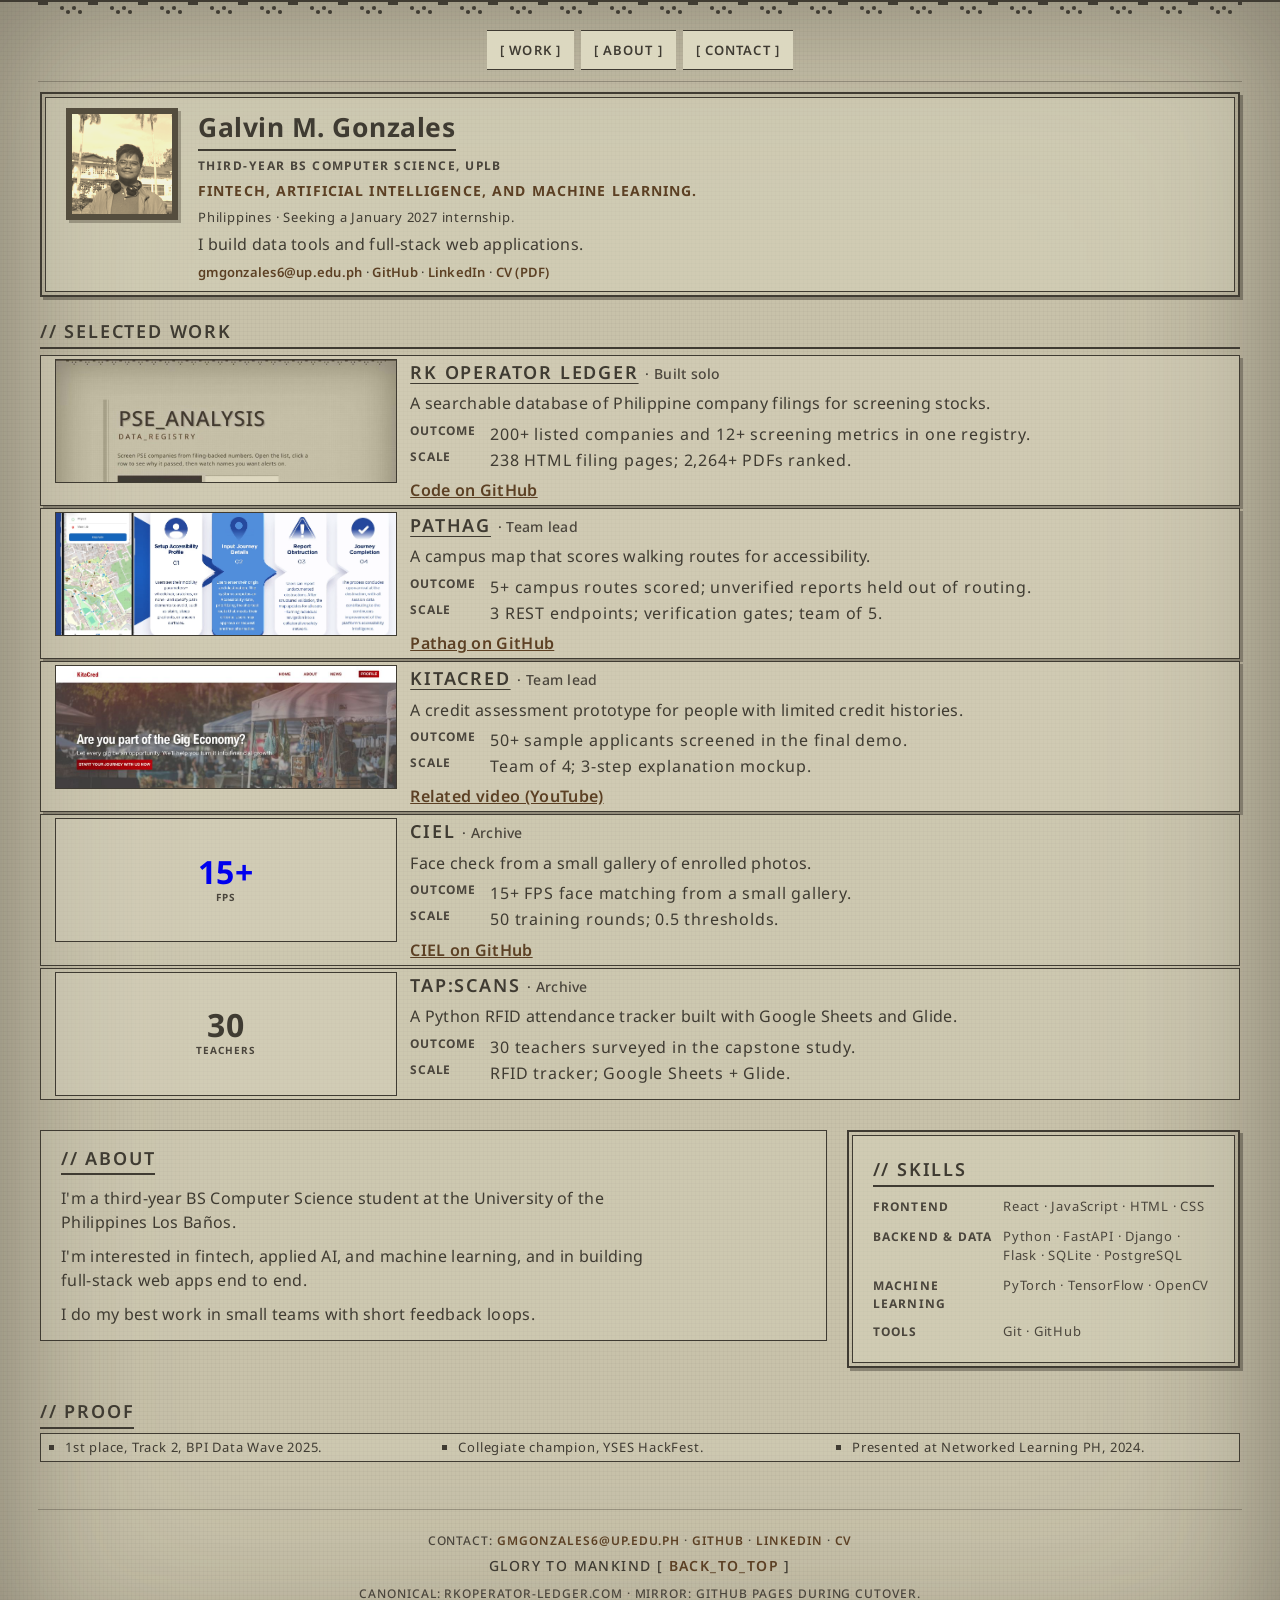
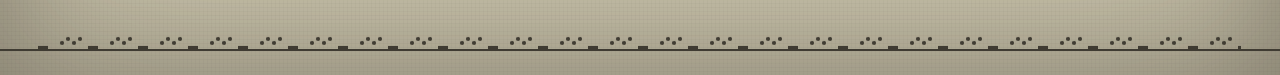
==== commit cdc79917: "feat: redesign portfolio and add project case studies" ====
--- a/index.html
+++ b/index.html
@@ -5,11 +5,27 @@
     <meta name="viewport" content="width=device-width, initial-scale=1">
     <!-- theme-color matches --color-nier-bg -->
     <meta name="theme-color" content="#c8c2aa">
-    <meta name="description" content="Galvin M. Gonzales, third-year BS CS at UPLB. PSE EDGE filing registry, Pathag (YSES collegiate champion), KitaCred (BPI Data Wave 2025 Track 2, 1st place).">
+    <meta name="description" content="Galvin M. Gonzales, third-year BS Computer Science at UPLB. Software, data, and applied AI: RK Operator Ledger, Pathag, KitaCred, with proof, case studies, and contact.">
+    <link rel="canonical" href="https://rkoperator-ledger.com/">
+    <meta property="og:type" content="website">
+    <meta property="og:site_name" content="Galvin M. Gonzales · CS Portfolio">
+    <meta property="og:title" content="Galvin M. Gonzales · Software, Data, Applied AI">
+    <meta property="og:description" content="Third-year BS Computer Science, UPLB. Selected work, proof, and contact: RK Operator Ledger, Pathag, KitaCred.">
+    <meta property="og:url" content="https://rkoperator-ledger.com/">
+    <meta property="og:image" content="https://rkoperator-ledger.com/assets/og-preview.jpg">
+    <meta property="og:image:width" content="1200">
+    <meta property="og:image:height" content="630">
+    <meta property="og:image:alt" content="Galvin M. Gonzales, BS Computer Science, UPLB. Software, data, applied AI.">
+    <meta name="twitter:card" content="summary_large_image">
+    <meta name="twitter:title" content="Galvin M. Gonzales · Software, Data, Applied AI">
+    <meta name="twitter:description" content="Third-year BS Computer Science, UPLB. Selected work, proof, and contact: RK Operator Ledger, Pathag, KitaCred.">
+    <meta name="twitter:image" content="https://rkoperator-ledger.com/assets/og-preview.jpg">
     <title>Galvin M. Gonzales · CS Portfolio</title>
+    <link rel="icon" type="image/svg+xml" href="assets/favicon.svg">
     <link rel="preconnect" href="https://fonts.googleapis.com">
     <link rel="preconnect" href="https://fonts.gstatic.com" crossorigin>
     <link href="https://fonts.googleapis.com/css2?family=Noto+Sans:wght@400;500;600;700&display=swap" rel="stylesheet">
+    <link rel="stylesheet" type="text/css" href="tokens.css">
     <link rel="stylesheet" type="text/css" href="flex.css">
     <script>document.documentElement.classList.add("has-js");</script>
   </head>
@@ -21,233 +37,177 @@
 
       <div class="nier-shell-body">
         <nav aria-label="Section">
-          <div class="nav_bar">
-            <a href="#bio" class="nier-btn nier-btn--compact" aria-current="true">[ BIO ]</a>
-            <a href="#achievements" class="nier-btn nier-btn--compact">[ ACHIEVEMENTS ]</a>
-            <a href="#projects" class="nier-btn nier-btn--compact">[ PROJECTS ]</a>
-            <a href="#skills" class="nier-btn nier-btn--compact">[ SKILLS ]</a>
+          <div class="nav_bar nav_bar--compact">
+            <a href="#work" class="nier-btn nier-btn--compact" aria-current="true">[ WORK ]</a>
+            <a href="#about" class="nier-btn nier-btn--compact">[ ABOUT ]</a>
+            <a href="#contact" class="nier-btn nier-btn--compact">[ CONTACT ]</a>
           </div>
         </nav>
 
-        <div class="dossier">
-          <div class="dossier-left">
-            <aside class="dossier-rail nier-outer-box" id="bio">
-              <div class="nier-inner-box">
-                <div class="dossier-identity">
-                  <div class="photo-frame">
-                    <img
-                      src="profile_pic.jpg"
-                      alt="Portrait of Galvin M. Gonzales"
-                      width="140"
-                      height="140"
-                      decoding="async"
-                      fetchpriority="high"
-                    >
-                  </div>
-
-                  <div class="bio-text">
-                    <h1 class="nier-proper-name">Galvin M. Gonzales</h1>
-                    <p class="bio-type">TYPE: <span>CS_STUDENT</span> · YEAR: <span>3</span></p>
-                    <p class="bio-edu nier-meta">BS Computer Science · UPLB · 2024–2028</p>
-                    <hr class="bio-divider">
-                    <p class="nier-sentence">
-                      Led Pathag to YSES collegiate champion and KitaCred to 1st place at BPI Data Wave 2025 Track 2. Ships a live PSE EDGE filing registry at rkoperator-ledger.com.
-                    </p>
-                    <p class="bio-contact nier-sentence">
-                      Contact:
-                      <a href="mailto:gmgonzales6@up.edu.ph">gmgonzales6@up.edu.ph</a>
-                    </p>
-                  </div>
+        <header class="profile nier-outer-box" id="profile">
+          <div class="nier-inner-box profile-inner">
+            <img
+              class="profile-photo"
+              src="profile_pic.jpg"
+              alt="Portrait of Galvin M. Gonzales"
+              width="112"
+              height="112"
+              decoding="async"
+              fetchpriority="high"
+            >
+            <div class="profile-text">
+              <h1 class="nier-proper-name">Galvin M. Gonzales</h1>
+              <p class="profile-edu nier-meta">Third-year BS Computer Science, UPLB</p>
+              <p class="profile-focus">Fintech, artificial intelligence, and machine learning.</p>
+              <p class="profile-avail">Philippines · Seeking a January 2027 internship.</p>
+              <p class="profile-value nier-sentence">I build data tools and full-stack web applications.</p>
+              <p class="profile-value profile-value--short nier-sentence">I build data tools and full-stack web apps.</p>
+              <p class="profile-contact nier-sentence">
+                <a href="mailto:gmgonzales6@up.edu.ph">gmgonzales6@up.edu.ph</a>
+                <span aria-hidden="true"> · </span>
+                <a href="https://github.com/SenjoNanaya" target="_blank" rel="noopener noreferrer">GitHub<span class="visually-hidden"> (opens in new tab)</span></a>
+                <span aria-hidden="true"> · </span>
+                <a href="https://www.linkedin.com/in/galvin-gonzales-884838375" target="_blank" rel="noopener noreferrer">LinkedIn<span class="visually-hidden"> (opens in new tab)</span></a>
+                <span aria-hidden="true"> · </span>
+                <a href="assets/Galvin_Gonzales_Resume.pdf">CV (PDF)</a>
+              </p>
+            </div>
+          </div>
+        </header>
+
+        <div class="dossier" id="main-content" tabindex="-1">
+          <section id="work" aria-labelledby="work-heading">
+            <h2 class="section-heading" id="work-heading">// SELECTED WORK</h2>
+
+            <article class="work-row" aria-labelledby="rk-name">
+              <a class="thumb-link" href="work/rk.html" data-full="assets/rk-operator-ledger-poster.jpg" data-full-alt="RK Operator Ledger project poster" data-caption="Project poster." aria-label="RK Operator Ledger: enlarged image"><span class="work-thumb work-thumb--rk" aria-hidden="true"></span></a>
+              <div class="work-body">
+              <h3 class="work-name" id="rk-name"><a class="work-name-link" href="work/rk.html">RK Operator Ledger</a> <span class="work-role">· Built solo</span></h3>
+              <p class="work-desc nier-sentence">A searchable database of Philippine company filings for screening stocks.</p>
+              <dl class="work-evidence">
+                <div><dt>Outcome</dt><dd>200+ listed companies and 12+ screening metrics in one registry.</dd></div>
+                <div><dt>Scale</dt><dd>238 HTML filing pages; 2,264+ PDFs ranked.</dd></div>
+              </dl>
+              <p class="work-links nier-sentence"><a href="https://github.com/SenjoNanaya/pse-dividend-analysis" target="_blank" rel="noopener noreferrer">Code on GitHub<span class="visually-hidden"> (opens in new tab)</span></a></p>
+              </div>
+            </article>
+
+            <article class="work-row" aria-labelledby="pathag-name">
+              <a class="thumb-link" href="work/pathag.html" data-full="assets/pathag-workflow.png" data-full-alt="Pathag presentation illustration: phone mockup and four-step flow (design mockup, not a live interface)" data-caption="Presentation illustration: design mockup, not a live interface." aria-label="Pathag: enlarged image"><span class="work-thumb work-thumb--pathag" aria-hidden="true"></span></a>
+              <div class="work-body">
+              <h3 class="work-name" id="pathag-name"><a class="work-name-link" href="work/pathag.html">Pathag</a> <span class="work-role">· Team lead</span></h3>
+              <p class="work-desc nier-sentence">A campus map that scores walking routes for accessibility.</p>
+              <dl class="work-evidence">
+                <div><dt>Outcome</dt><dd>5+ campus routes scored; unverified reports held out of routing.</dd></div>
+                <div><dt>Scale</dt><dd>3 REST endpoints; verification gates; team of 5.</dd></div>
+              </dl>
+              <p class="work-links nier-sentence"><a href="https://github.com/SenjoNanaya/Pathag" target="_blank" rel="noopener noreferrer">Pathag on GitHub<span class="visually-hidden"> (opens in new tab)</span></a></p>
+              </div>
+            </article>
+
+            <article class="work-row" aria-labelledby="kitacred-name">
+              <a class="thumb-link" href="work/kitacred.html" data-full="assets/kitacred-concept-mockup.jpg" data-full-alt="KitaCred concept mockup: landing page (design mockup, not a live credit service)" data-caption="KitaCred concept mockup from presentation; not a live credit service." aria-label="KitaCred: enlarged image"><span class="work-thumb work-thumb--kitacred" aria-hidden="true"></span></a>
+              <div class="work-body">
+              <h3 class="work-name" id="kitacred-name"><a class="work-name-link" href="work/kitacred.html">KitaCred</a> <span class="work-role">· Team lead</span></h3>
+              <p class="work-desc nier-sentence">A credit assessment prototype for people with limited credit histories.</p>
+              <dl class="work-evidence">
+                <div><dt>Outcome</dt><dd>50+ sample applicants screened in the final demo.</dd></div>
+                <div><dt>Scale</dt><dd>Team of 4; 3-step explanation mockup.</dd></div>
+              </dl>
+              <p class="work-links nier-sentence"><a href="https://www.youtube.com/watch?v=1t4Q26SBfEI" target="_blank" rel="noopener noreferrer">Related video (YouTube)<span class="visually-hidden"> (opens in new tab)</span></a></p>
+              </div>
+            </article>
+
+            <article class="work-row work-row--short" aria-labelledby="ciel-name">
+              <a class="thumb-link" href="https://github.com/SenjoNanaya/One-shot-Image-Recognition" target="_blank" rel="noopener noreferrer" data-number="15+" data-label="FPS" data-caption="Abstract tile: no real faces." aria-label="CIEL repository: enlarged tile (opens in new tab)"><span class="work-thumb work-thumb--tile" aria-hidden="true"><span class="work-thumb-number">15+</span><span class="work-thumb-label">FPS</span></span></a>
+              <div class="work-body">
+              <h3 class="work-name" id="ciel-name">CIEL <span class="work-role">· Archive</span></h3>
+              <p class="work-desc nier-sentence">Face check from a small gallery of enrolled photos.</p>
+              <dl class="work-evidence">
+                <div><dt>Outcome</dt><dd>15+ FPS face matching from a small gallery.</dd></div>
+                <div><dt>Scale</dt><dd>50 training rounds; 0.5 thresholds.</dd></div>
+              </dl>
+              <p class="work-links nier-sentence"><a href="https://github.com/SenjoNanaya/One-shot-Image-Recognition" target="_blank" rel="noopener noreferrer">CIEL on GitHub<span class="visually-hidden"> (opens in new tab)</span></a></p>
+              </div>
+            </article>
+
+            <article class="work-row work-row--short" aria-labelledby="taps-name">
+              <div class="work-thumb work-thumb--tile" aria-hidden="true"><span class="work-thumb-number">30</span><span class="work-thumb-label">teachers</span></div>
+              <div class="work-body">
+              <h3 class="work-name" id="taps-name">TAP:SCANS <span class="work-role">· Archive</span></h3>
+              <p class="work-desc nier-sentence">A Python RFID attendance tracker built with Google Sheets and Glide.</p>
+              <dl class="work-evidence">
+                <div><dt>Outcome</dt><dd>30 teachers surveyed in the capstone study.</dd></div>
+                <div><dt>Scale</dt><dd>RFID tracker; Google Sheets + Glide.</dd></div>
+              </dl>
+              </div>
+            </article>
+          </section>
+
+          <section id="about" aria-labelledby="about-heading">
+            <h2 class="section-heading" id="about-heading">// ABOUT</h2>
+            <p class="nier-sentence">I'm a third-year BS Computer Science student at the University of the Philippines Los Baños.</p>
+            <p class="nier-sentence">I'm interested in fintech, applied AI, and machine learning, and in building full-stack web apps end to end.</p>
+            <p class="nier-sentence">I do my best work in small teams with short feedback loops.</p>
+          </section>
+
+          <section id="skills" aria-labelledby="skills-heading">
+            <div class="nier-outer-box">
+            <div class="nier-inner-box">
+              <h2 class="section-heading" id="skills-heading">// SKILLS</h2>
+              <dl class="skill-clusters">
+                <div class="skill-cluster">
+                  <dt>Frontend</dt>
+                  <dd>React · JavaScript · HTML · CSS</dd>
                 </div>
-
-                <div class="bio-actions" role="group" aria-label="Primary action">
-                  <a
-                    class="nier-btn nier-btn--ink"
-                    href="https://rkoperator-ledger.com/"
-                    target="_blank"
-                    rel="noopener noreferrer"
-                  >OPEN REGISTRY<span class="visually-hidden"> (opens in new tab)</span></a>
+                <div class="skill-cluster">
+                  <dt>Backend &amp; Data</dt>
+                  <dd>Python · FastAPI · Django · Flask · SQLite · PostgreSQL</dd>
                 </div>
-
-                <section id="achievements" aria-labelledby="achievements-heading">
-                  <h2 class="section-heading" id="achievements-heading">// ACHIEVEMENTS</h2>
-                  <ul class="skill-list">
-                    <li>1st Place, Track 2, BPI Data Wave Hackathon 2025</li>
-                    <li>Collegiate Champion, EXPE21ENCE YSES: The HackFest (Team Iterate)</li>
-                    <li>International Conference Presenter, Networked Learning PH (2024)</li>
-                  </ul>
-                </section>
-              </div>
-            </aside>
-
-            <section class="dossier-skills nier-outer-box" id="skills" aria-labelledby="skills-heading">
-              <div class="nier-inner-box">
-                <h2 class="section-heading" id="skills-heading">// SKILLS</h2>
-                <dl class="skill-clusters">
-                  <div class="skill-cluster">
-                    <dt>Languages</dt>
-                    <dd>Python · Java · C · SQL · HTML · CSS · JavaScript</dd>
-                  </div>
-                  <div class="skill-cluster">
-                    <dt>Backend / Data</dt>
-                    <dd>FastAPI · Django · Flask · PostgreSQL · PostGIS · SQLite</dd>
-                  </div>
-                  <div class="skill-cluster">
-                    <dt>ML</dt>
-                    <dd>TensorFlow · PyTorch · OpenCV</dd>
-                  </div>
-                  <div class="skill-cluster">
-                    <dt>Tools</dt>
-                    <dd>Git · GitHub</dd>
-                  </div>
-                </dl>
-              </div>
-            </section>
-          </div>
-
-          <main class="dossier-projects nier-outer-box" id="main-content" tabindex="-1">
-            <div class="nier-inner-box">
-              <section id="projects" aria-labelledby="projects-heading">
-                <h2 class="section-heading" id="projects-heading">// PROJECTS</h2>
-
-                <article class="project-featured">
-                  <div class="project-featured-inner">
-                    <header class="project-featured-header">
-                      <h3 class="project-featured-title">&gt;&gt; PROJECT: RK OPERATOR LEDGER</h3>
-                      <p class="project-featured-meta">PSE FILINGS · LIVE REGISTRY</p>
-                    </header>
-
-                    <p class="project-featured-copy project-featured-copy--lead nier-sentence">
-                      Live registry: screen a PSE ticker from filing-backed numbers, then watchlist and compare.
-                    </p>
-
-                    <div class="project-monitor">
-                      <div class="project-monitor-screen" data-monitor>
-                        <video
-                          id="rk-preview"
-                          poster="assets/rk-operator-ledger-poster.jpg"
-                          width="960"
-                          height="540"
-                          muted
-                          loop
-                          playsinline
-                          controls
-                          preload="none"
-                          aria-label="Short walkthrough of RK Operator Ledger"
-                        >
-                          <source src="assets/rk-operator-ledger-preview.webm" type="video/webm">
-                          <source src="assets/rk-operator-ledger-preview.mp4" type="video/mp4">
-                        </video>
-                        <button
-                          type="button"
-                          class="project-monitor-play"
-                          data-monitor-play
-                          aria-controls="rk-preview"
-                          aria-label="Play walkthrough of RK Operator Ledger"
-                        >
-                          <span class="project-monitor-play-label" aria-hidden="true">[ PLAY ]</span>
-                        </button>
-                        <button
-                          type="button"
-                          class="project-monitor-pause"
-                          data-monitor-pause
-                          aria-controls="rk-preview"
-                          aria-label="Pause walkthrough"
-                          hidden
-                        >
-                          <span aria-hidden="true">[ PAUSE ]</span>
-                        </button>
-                        <p
-                          class="project-monitor-status"
-                          data-monitor-status
-                          role="status"
-                          aria-live="polite"
-                          hidden
-                        >
-                          Playback unavailable. Check the connection, then retry, or use OPEN REGISTRY in Bio.
-                        </p>
-                      </div>
-                    </div>
-
-                    <p class="project-featured-copy nier-sentence">
-                      Python ETL from PSE EDGE HTML and ranked 17-A/AFS PDFs into SQLite; Django REST API and React (Vite) front end with P/E, P/B, ROE, yield, ROIC, and D/E thresholds.
-                    </p>
-                  </div>
-                </article>
-
-                <a
-                  class="project-card project-card--link project-card--lead"
-                  href="https://github.com/SenjoNanaya/Pathag"
-                  target="_blank"
-                  rel="noopener noreferrer"
-                >
-                  <h3 class="project-card-item">&gt;&gt; PROJECT: PATHAG</h3>
-                  <span class="visually-hidden"> (opens in new tab)</span>
-                  <p class="project-card-kicker nier-meta">YSES HACKFEST · TEAM ITERATE · UPLB</p>
-                  <p class="nier-sentence">
-                    &gt; Led Team Iterate to collegiate champion at EXPE21ENCE YSES: The HackFest with a pedestrian-accessibility navigation prototype for the UPLB campus.
-                  </p>
-                  <p class="nier-sentence">
-                    &gt; FastAPI + PostgreSQL/PostGIS for spatial route scoring; REST and WebSocket endpoints for obstacle reports and LGU exports; MobileNetV3 ML service and Flutter prototype.
-                  </p>
-                </a>
-
-                <a
-                  class="project-card project-card--link project-card--win"
-                  href="https://www.youtube.com/watch?v=1t4Q26SBfEI"
-                  target="_blank"
-                  rel="noopener noreferrer"
-                >
-                  <h3 class="project-card-item">&gt;&gt; PROJECT: KITACRED</h3>
-                  <span class="visually-hidden"> (opens in new tab)</span>
-                  <p class="project-card-kicker nier-meta">BPI DATA WAVE 2025 · TRACK 2 · 1ST PLACE</p>
-                  <p class="nier-sentence">
-                    &gt; Team lead of 4; 1st place at BPI Data Wave 2025 Track 2 with a Python/PyTorch alternative-data trust score for microfinance assessment.
-                  </p>
-                  <p class="nier-sentence">
-                    &gt; Realigned the pitch from Eskwelabs mentor feedback into an interactive explainable-AI mockup matched to BPI's stated needs.
-                  </p>
-                </a>
-
-                <a
-                  class="project-card project-card--link"
-                  href="https://github.com/SenjoNanaya/One-shot-Image-Recognition"
-                  target="_blank"
-                  rel="noopener noreferrer"
-                >
-                  <h3 class="project-card-item">&gt;&gt; PROJECT: CIEL - ONE-SHOT FACIAL RECOGNITION</h3>
-                  <span class="visually-hidden"> (opens in new tab)</span>
-                  <p class="nier-sentence">
-                    &gt; Python one-shot facial verification with TensorFlow, Keras, and OpenCV: Siamese network (Koch et al., ICML 2015) matching a webcam frame to enrolled faces from few training images.
-                  </p>
-                  <p class="nier-sentence">
-                    &gt; Trained 50 epochs (Adam, BinaryCrossentropy); real-time verification at 0.5 detection and verification thresholds.
-                  </p>
-                </a>
-
-                <article
-                  class="project-card project-card--archive"
-                  aria-label="TAP:SCANS capstone and NLPH 2024 talk. Archive entry with no external link."
-                >
-                  <h3 class="project-card-item">&gt;&gt; PROJECT: TAP:SCANS CAPSTONE &amp; NLPH Conference 2024</h3>
-                  <p class="project-card-kicker nier-meta">ARCHIVE · NO EXTERNAL LINK</p>
-                  <p class="nier-sentence">
-                    &gt; Python RFID attendance tracker (Google Sheets + Glide). Led a 30-teacher survey study (Pearson r, regression, qualitative coding) and presented at Networked Learning PH 2024.
-                  </p>
-                </article>
-              </section>
+                <div class="skill-cluster">
+                  <dt>Machine Learning</dt>
+                  <dd>PyTorch · TensorFlow · OpenCV</dd>
+                </div>
+                <div class="skill-cluster">
+                  <dt>Tools</dt>
+                  <dd>Git · GitHub</dd>
+                </div>
+              </dl>
             </div>
-          </main>
+            </div>
+          </section>
+
+          <section id="proof" aria-labelledby="proof-heading">
+            <h2 class="section-heading" id="proof-heading">// PROOF</h2>
+            <ul class="proof-row">
+              <li>1st place, Track 2, BPI Data Wave 2025.</li>
+              <li>Collegiate champion, YSES HackFest.</li>
+              <li>Presented at Networked Learning PH, 2024.</li>
+            </ul>
+          </section>
         </div>
 
-        <footer class="footer-bar">
+        <dialog class="thumb-dialog" id="thumb-viewer" aria-labelledby="thumb-viewer-caption">
+          <img class="thumb-dialog-img" id="thumb-viewer-img" src="" alt="">
+          <p class="thumb-dialog-tile" id="thumb-viewer-tile" hidden><span class="thumb-dialog-number" id="thumb-viewer-number"></span><span class="thumb-dialog-label" id="thumb-viewer-label"></span></p>
+          <p class="thumb-dialog-caption" id="thumb-viewer-caption"></p>
+          <form method="dialog"><button class="nier-btn nier-btn--compact" value="close">Close</button></form>
+        </dialog>
+
+        <footer class="footer-bar" id="contact">
           <div class="footer-text">
+            <p>
+              <small>
+                Contact:
+                <a href="mailto:gmgonzales6@up.edu.ph">gmgonzales6@up.edu.ph</a>
+                · <a href="https://github.com/SenjoNanaya" target="_blank" rel="noopener noreferrer">GitHub</a>
+                · <a href="https://www.linkedin.com/in/galvin-gonzales-884838375" target="_blank" rel="noopener noreferrer">LinkedIn</a>
+                · <a href="assets/Galvin_Gonzales_Resume.pdf">CV</a>
+              </small>
+            </p>
             <p>GLORY TO MANKIND [ <a href="#main-content">BACK_TO_TOP</a> ]</p>
             <p>
-              <small>
-                2026 Galvin | Contact:
-                <a href="mailto:gmgonzales6@up.edu.ph">gmgonzales6@up.edu.ph</a>
-              </small>
+              <small>Canonical: rkoperator-ledger.com · Mirror: GitHub Pages during cutover.</small>
             </p>
           </div>
         </footer>
@@ -278,13 +238,13 @@
             },
             { rootMargin: "-18% 0px -62% 0px", threshold: 0 }
           );
-          ["bio", "achievements", "projects", "skills"].forEach(function (id) {
+          ["profile", "work", "about", "skills", "proof", "contact"].forEach(function (id) {
             var el = document.getElementById(id);
             if (el) observer.observe(el);
           });
         }
 
-        var portrait = document.querySelector(".photo-frame img");
+        var portrait = document.querySelector(".profile-photo");
         if (portrait) {
           portrait.addEventListener("error", function () {
             portrait.removeAttribute("src");
@@ -293,162 +253,50 @@
           });
         }
 
-        function isOffline() {
-          return typeof navigator !== "undefined" && navigator.onLine === false;
+        // Thumbnail viewer: every thumbnail link opens the enlarged view
+        // in a dialog. Without JavaScript the links still work and take
+        // the visitor to the case study or repository instead.
+        var viewer = document.getElementById("thumb-viewer");
+        if (viewer && typeof viewer.showModal === "function") {
+          var viewerImg = document.getElementById("thumb-viewer-img");
+          var viewerTile = document.getElementById("thumb-viewer-tile");
+          var viewerNumber = document.getElementById("thumb-viewer-number");
+          var viewerLabel = document.getElementById("thumb-viewer-label");
+          var viewerCaption = document.getElementById("thumb-viewer-caption");
+
+          document.querySelectorAll("a.thumb-link").forEach(function (link) {
+            link.addEventListener("click", function (event) {
+              event.preventDefault();
+              viewerCaption.textContent = link.getAttribute("data-caption") || "";
+              var full = link.getAttribute("data-full");
+              if (full) {
+                viewerImg.src = full;
+                viewerImg.alt = link.getAttribute("data-full-alt") || "";
+                viewerImg.hidden = false;
+                viewerTile.hidden = true;
+              } else {
+                viewerImg.removeAttribute("src");
+                viewerImg.hidden = true;
+                viewerTile.hidden = false;
+                viewerNumber.textContent = link.getAttribute("data-number") || "";
+                viewerLabel.textContent = link.getAttribute("data-label") || "";
+              }
+              if (!viewer.open) viewer.showModal();
+            });
+          });
+
+          viewer.addEventListener("click", function (event) {
+            var frame = viewer.getBoundingClientRect();
+            if (
+              event.clientX < frame.left ||
+              event.clientX > frame.right ||
+              event.clientY < frame.top ||
+              event.clientY > frame.bottom
+            ) {
+              viewer.close();
+            }
+          });
         }
-
-        document.querySelectorAll("[data-monitor]").forEach(function (screen) {
-          var video = screen.querySelector("video");
-          var playBtn = screen.querySelector("[data-monitor-play]");
-          var pauseBtn = screen.querySelector("[data-monitor-pause]");
-          var statusEl = screen.querySelector("[data-monitor-status]");
-          var playLabel = playBtn && playBtn.querySelector(".project-monitor-play-label");
-          if (!video || !playBtn || !pauseBtn) return;
-
-          // Progressive enhancement: native controls without JS; custom chrome with JS
-          video.removeAttribute("controls");
-          screen.classList.add("is-enhanced");
-          document.documentElement.classList.add("has-js");
-
-          var arming = false;
-          var playLabelDefault = playLabel ? playLabel.textContent : "";
-
-          function setArmingUi(on) {
-            playBtn.disabled = on;
-            playBtn.setAttribute("aria-busy", on ? "true" : "false");
-            if (playLabel) {
-              playLabel.textContent = on ? "[ LOADING… ]" : playLabelDefault;
-            }
-          }
-
-          function showPlaying() {
-            arming = false;
-            setArmingUi(false);
-            screen.classList.remove("is-error");
-            if (statusEl) statusEl.hidden = true;
-            screen.classList.add("is-playing");
-            pauseBtn.hidden = false;
-          }
-
-          function resetToPoster() {
-            arming = false;
-            setArmingUi(false);
-            screen.classList.remove("is-playing");
-            pauseBtn.hidden = true;
-          }
-
-          function showError() {
-            arming = false;
-            setArmingUi(false);
-            screen.classList.remove("is-playing");
-            pauseBtn.hidden = true;
-            screen.classList.add("is-error");
-            if (statusEl) statusEl.hidden = false;
-            if (playLabel) playLabel.textContent = "[ RETRY WALKTHROUGH ]";
-          }
-
-          function waitForPaintedFrame(timeoutMs) {
-            return new Promise(function (resolve, reject) {
-              var settled = false;
-              function onTick() {
-                if (video.currentTime > 0) finish(true);
-              }
-              function cleanup() {
-                window.clearTimeout(timer);
-                video.removeEventListener("timeupdate", onTick);
-              }
-              function finish(ok) {
-                if (settled) return;
-                settled = true;
-                cleanup();
-                if (ok) resolve();
-                else reject(new Error("no frame"));
-              }
-              var timer = window.setTimeout(function () {
-                finish(video.currentTime > 0);
-              }, timeoutMs);
-
-              if (typeof video.requestVideoFrameCallback === "function") {
-                video.requestVideoFrameCallback(function () {
-                  finish(true);
-                });
-                return;
-              }
-
-              video.addEventListener("timeupdate", onTick);
-              video.addEventListener(
-                "playing",
-                function () {
-                  window.setTimeout(onTick, 200);
-                },
-                { once: true }
-              );
-            });
-          }
-
-          playBtn.addEventListener("click", function () {
-            if (screen.classList.contains("is-playing") || arming) return;
-            if (isOffline()) {
-              showError();
-              return;
-            }
-            if (screen.classList.contains("is-error")) {
-              screen.classList.remove("is-error");
-              if (statusEl) statusEl.hidden = true;
-              if (playLabel) playLabel.textContent = playLabelDefault;
-            }
-            arming = true;
-            setArmingUi(true);
-            video.muted = true;
-            var playPromise = video.play();
-            var started =
-              playPromise && typeof playPromise.then === "function"
-                ? playPromise
-                : Promise.resolve();
-
-            started
-              .then(function () {
-                return waitForPaintedFrame(2500);
-              })
-              .then(showPlaying)
-              .catch(function () {
-                try {
-                  video.pause();
-                } catch (e) {}
-                showError();
-              });
-          });
-
-          pauseBtn.addEventListener("click", function () {
-            try {
-              video.pause();
-            } catch (e) {}
-            try {
-              video.currentTime = 0;
-            } catch (e) {}
-            resetToPoster();
-          });
-
-          video.addEventListener("ended", function () {
-            resetToPoster();
-            try {
-              video.currentTime = 0;
-            } catch (e) {}
-          });
-
-          video.addEventListener("error", function () {
-            showError();
-          });
-
-          window.addEventListener("offline", function () {
-            if (screen.classList.contains("is-playing")) {
-              try {
-                video.pause();
-              } catch (e) {}
-              showError();
-            }
-          });
-        });
       })();
     </script>
   </body>
--- a/tokens.css
+++ b/tokens.css
@@ -0,0 +1,51 @@
+/*
+  Shared design tokens: palette, type, spacing, motion.
+  Linked by every page (home: tokens.css + flex.css; case studies:
+  ../tokens.css + work.css) so the YoRHa home and the quiet case-study
+  pages stay consistent. Case-study pages must not depend on flex.css.
+*/
+
+:root {
+  --color-nier-bg: #c8c2aa;
+  --color-nier-dark: #3f3b32;
+  --color-nier-dark-muted: #4a453c;
+  --color-nier-light: #dcd8c0;
+  --color-nier-gray: #bab5a1;
+  --color-nier-orange: #a67c52;
+  --color-nier-orange-ink: #5c4024;
+
+  --font-nier: "Noto Sans", "Helvetica Neue", Helvetica, Arial, sans-serif;
+
+  --text-caption: 0.75rem;
+  --text-dense: 0.8125rem;
+  --text-ui: 0.8125rem;
+  --text-label: 0.875rem;
+  --text-body: 1rem;
+  --text-heading: 1.125rem;
+  --text-title: 1.25rem;
+
+  --tracking-ui: 0.1em;
+  --tracking-display: 0.18em;
+  --tracking-name: 0.02em;
+
+  --space-xs: 0.4rem;
+  --space-sm: 0.65rem;
+  --space-md: 0.85rem;
+  --space-lg: 1.25rem;
+  --space-xl: 1.5rem;
+  --space-2xl: 2.25rem;
+  --space-shell: 3px;
+  --space-matte: 4px;
+  --space-hair: 0.15rem;
+
+  --ease-nier-out: cubic-bezier(0.22, 1, 0.36, 1);
+  --duration-nier-fast: 0.12s;
+  --duration-nier-mid: 0.15s;
+  --duration-nier-ui: 0.22s;
+
+  --surface-nier-inner: color-mix(in srgb, var(--color-nier-light) 42%, transparent);
+  --surface-nier-panel: color-mix(in srgb, var(--color-nier-light) 40%, transparent);
+  --surface-nier-recessed: color-mix(in srgb, var(--color-nier-light) 28%, transparent);
+  --shadow-nier-lift: 3px 3px 0 color-mix(in srgb, var(--color-nier-dark) 40%, transparent);
+  --shadow-nier-lift-strong: 3px 3px 0 color-mix(in srgb, var(--color-nier-dark) 45%, transparent);
+}
--- a/flex.css
+++ b/flex.css
@@ -2,52 +2,8 @@
   YoRHa / NieR:Automata portfolio chrome.
   Tokens and patterns adapted from Edge (DESIGN.md + frontend/src/index.css).
   Heritage: Lev CodePen (levise) + in-game YorHa menus.
+  Design tokens live in tokens.css (linked before this file).
 */
-
-:root {
-  --color-nier-bg: #c8c2aa;
-  --color-nier-dark: #3f3b32;
-  --color-nier-dark-muted: #4a453c;
-  --color-nier-light: #dcd8c0;
-  --color-nier-gray: #bab5a1;
-  --color-nier-orange: #a67c52;
-  --color-nier-orange-ink: #5c4024;
-
-  --font-nier: "Noto Sans", "Helvetica Neue", Helvetica, Arial, sans-serif;
-
-  --text-caption: 0.75rem;
-  --text-dense: 0.8125rem;
-  --text-ui: 0.8125rem;
-  --text-label: 0.875rem;
-  --text-body: 1rem;
-  --text-heading: 1.125rem;
-  --text-title: 1.25rem;
-
-  --tracking-ui: 0.1em;
-  --tracking-display: 0.18em;
-  --tracking-name: 0.02em;
-
-  --space-xs: 0.4rem;
-  --space-sm: 0.65rem;
-  --space-md: 0.85rem;
-  --space-lg: 1.25rem;
-  --space-xl: 1.5rem;
-  --space-2xl: 2.25rem;
-  --space-shell: 3px;
-  --space-matte: 4px;
-  --space-hair: 0.15rem;
-
-  --ease-nier-out: cubic-bezier(0.22, 1, 0.36, 1);
-  --duration-nier-fast: 0.12s;
-  --duration-nier-mid: 0.15s;
-  --duration-nier-ui: 0.22s;
-
-  --surface-nier-inner: color-mix(in srgb, var(--color-nier-light) 42%, transparent);
-  --surface-nier-panel: color-mix(in srgb, var(--color-nier-light) 40%, transparent);
-  --surface-nier-recessed: color-mix(in srgb, var(--color-nier-light) 28%, transparent);
-  --shadow-nier-lift: 3px 3px 0 color-mix(in srgb, var(--color-nier-dark) 40%, transparent);
-  --shadow-nier-lift-strong: 3px 3px 0 color-mix(in srgb, var(--color-nier-dark) 45%, transparent);
-}
 
 *,
 *::before,
@@ -1148,6 +1104,202 @@
   margin: 0;
 }
 
+/* ---- Case studies (native details) ---- */
+
+.case-study {
+  margin-top: var(--space-sm);
+  border: 1px solid var(--color-nier-dark);
+  background: var(--surface-nier-recessed);
+}
+
+.case-study-summary {
+  padding: var(--space-sm) var(--space-md);
+  font-size: var(--text-label);
+  font-weight: 700;
+  letter-spacing: var(--tracking-ui);
+  text-transform: uppercase;
+  cursor: pointer;
+  list-style: none;
+  min-height: 2.75rem;
+  display: flex;
+  align-items: center;
+}
+
+.case-study-summary::-webkit-details-marker {
+  display: none;
+}
+
+.case-study-summary::before {
+  content: "[+]";
+  margin-right: var(--space-xs);
+  font-weight: 700;
+}
+
+.case-study[open] .case-study-summary::before {
+  content: "[–]";
+}
+
+.case-study-summary:hover,
+.case-study-summary:focus-visible {
+  background-color: var(--color-nier-dark);
+  color: var(--color-nier-bg);
+  outline: 2px solid var(--color-nier-dark);
+  outline-offset: 2px;
+}
+
+.case-study-panel {
+  padding: var(--space-md);
+  border-top: 1px solid var(--color-nier-dark);
+  font-size: var(--text-ui);
+  line-height: 1.55;
+  max-width: 65ch;
+}
+
+.case-study-panel h4 {
+  margin: var(--space-md) 0 var(--space-xs);
+  font-size: var(--text-label);
+  font-weight: 700;
+  letter-spacing: var(--tracking-ui);
+  text-transform: uppercase;
+}
+
+.case-study-panel h4:first-of-type {
+  margin-top: var(--space-sm);
+}
+
+.case-study-panel p {
+  margin: 0 0 var(--space-xs);
+  overflow-wrap: break-word;
+}
+
+.case-study-grid {
+  display: grid;
+  grid-template-columns: repeat(auto-fit, minmax(10rem, 1fr));
+  gap: var(--space-xs) var(--space-md);
+  margin: 0 0 var(--space-sm);
+}
+
+.case-study-grid > div {
+  margin: 0;
+}
+
+.case-study-grid dt {
+  font-size: var(--text-caption);
+  font-weight: 700;
+  letter-spacing: 0.1em;
+  text-transform: uppercase;
+  color: var(--color-nier-dark-muted);
+}
+
+.case-study-grid dd {
+  margin: 0;
+}
+
+.case-study-links a {
+  color: var(--color-nier-orange-ink);
+  font-weight: 600;
+  overflow-wrap: anywhere;
+}
+
+.case-study-links a:hover,
+.case-study-links a:focus-visible {
+  text-decoration: underline;
+  text-underline-offset: 0.2em;
+}
+
+.case-study-links a:focus-visible,
+.case-study-summary:focus-visible {
+  outline: 2px solid var(--color-nier-dark);
+  outline-offset: 2px;
+}
+
+.case-study-note {
+  font-size: var(--text-dense);
+  color: var(--color-nier-dark-muted);
+}
+
+/* ---- Verify strip ---- */
+
+#verify {
+  border: 1px solid var(--color-nier-dark);
+  background: var(--surface-nier-recessed);
+  padding: var(--space-md) var(--space-lg);
+}
+
+#verify .section-heading {
+  margin-top: 0;
+}
+
+.verify-strip {
+  list-style: square;
+  margin: 0;
+  padding-inline-start: var(--space-lg);
+  display: flex;
+  flex-direction: column;
+  gap: var(--space-sm);
+  font-size: var(--text-ui);
+  line-height: 1.55;
+  max-width: 65ch;
+}
+
+.verify-strip code {
+  font-size: 0.95em;
+  overflow-wrap: anywhere;
+}
+
+/* ---- Bio additions ---- */
+
+.bio-focus {
+  margin: 0;
+  font-size: var(--text-label);
+  font-weight: 700;
+  letter-spacing: 0.08em;
+  text-transform: uppercase;
+  color: var(--color-nier-orange-ink);
+}
+
+.bio-avail {
+  margin: 0;
+  font-size: var(--text-ui);
+}
+
+.bio-links {
+  list-style: none;
+  display: flex;
+  flex-wrap: wrap;
+  gap: var(--space-xs) var(--space-md);
+  margin: var(--space-sm) 0 0;
+  padding: 0;
+  font-size: var(--text-ui);
+}
+
+.bio-links a {
+  color: var(--color-nier-orange-ink);
+  font-weight: 600;
+  text-decoration: none;
+  overflow-wrap: anywhere;
+  min-height: 2.75rem;
+  display: inline-flex;
+  align-items: center;
+}
+
+.bio-links a:hover,
+.bio-links a:focus-visible {
+  text-decoration: underline;
+  text-underline-offset: 0.2em;
+}
+
+.bio-links a:focus-visible {
+  outline: 2px solid var(--color-nier-dark);
+  outline-offset: 2px;
+}
+
+.demo-note {
+  margin: var(--space-sm) 0 0;
+  font-size: var(--text-dense);
+  color: var(--color-nier-dark-muted);
+}
+
 /* ---- Footer ---- */
 
 .footer-bar {
@@ -1213,8 +1365,16 @@
   .project-card,
   a.project-card--link,
   .project-monitor-play,
-  .project-monitor-pause {
+  .project-monitor-pause,
+  .case-study-summary,
+  .work-thumb {
     transition: none;
+  }
+
+  a.thumb-link:hover .work-thumb,
+  a.thumb-link:focus-visible .work-thumb,
+  .work-row:focus-within .work-thumb {
+    transform: none;
   }
 
   /* transform: none ≡ identity (full wipe). Hide the wipe; swap solid fills instead. */
@@ -1354,7 +1514,9 @@
 
   .project-featured-copy,
   .project-featured-copy--lead,
-  .project-card p {
+  .project-card p,
+  .case-study-panel,
+  .verify-strip {
     font-size: max(1rem, var(--text-body));
   }
 
@@ -1418,6 +1580,106 @@
   }
 }
 
+.profile-value--short {
+  display: none;
+}
+
+/* Very small phones: tighten chrome and show work before proof so two
+   project names stay visible. DOM order is unchanged (proof still first
+   for keyboard and screen readers). */
+@media (max-width: 480px) {
+  .profile-value {
+    display: none;
+  }
+
+  .profile-value--short {
+    display: block;
+  }
+
+  /* Stack portrait above full-width text: single-line edu/focus,
+     two-line value — saves ~25px for the work index.
+     NOTE: keep default stretch (not flex-start) so the text block
+     spans the full width; otherwise lines wrap early. */
+  #profile .profile-inner {
+    flex-direction: column;
+    gap: var(--space-sm);
+  }
+
+  #profile .profile-edu {
+    letter-spacing: 0.02em;
+  }
+
+  #profile .profile-focus {
+    letter-spacing: 0.04em;
+  }
+
+  /* Narrow screens follow DOM order (work first, proof near the
+     bottom), so no area overrides are needed here. */
+}
+
+/* Very small phones: tighten chrome. DOM order already puts work
+   first and proof near the bottom. Three-up nav stays on one row. */
+@media (max-width: 360px) {
+  .nier-shell {
+    padding-right: max(var(--space-sm), env(safe-area-inset-right, 0));
+    padding-left: max(var(--space-sm), env(safe-area-inset-left, 0));
+  }
+
+  .profile .nier-inner-box {
+    padding: var(--space-sm);
+  }
+
+  #profile .profile-photo {
+    width: 64px;
+    height: 64px;
+  }
+
+  .profile-contact a[href^="mailto:"] {
+    word-break: keep-all;
+    overflow-wrap: normal;
+  }
+
+  .profile-value--short {
+    letter-spacing: 0;
+  }
+
+  .profile-edu {
+    letter-spacing: 0.04em;
+  }
+
+  .profile-text > p + p {
+    margin-top: 6px;
+  }
+
+  .nav_bar--compact .nier-btn--compact {
+    min-height: 2.25rem;
+    padding-top: var(--space-xs);
+    padding-bottom: var(--space-xs);
+  }
+
+  .nav_bar--compact {
+    margin-bottom: 6px;
+  }
+
+  #work > .section-heading {
+    margin-top: 6px;
+  }
+
+  .dossier#main-content {
+    grid-template-columns: minmax(0, 1fr);
+    grid-template-areas:
+      "work"
+      "about"
+      "skills"
+      "proof";
+  }
+
+  .work-row {
+    padding-top: 6px;
+    padding-bottom: 6px;
+  }
+}
+
 /* Landscape phones: tighten chrome so identity + CTA still fit */
 @media (max-width: 900px) and (max-height: 500px) and (orientation: landscape) {
   .photo-frame img {
@@ -1429,3 +1691,679 @@
     padding-bottom: var(--space-xs);
   }
 }
+
+/* ---- One-screen pass: full-width profile, proof row, work index ---- */
+
+#profile,
+#proof,
+#work,
+#check,
+#about,
+#contact {
+  scroll-margin-top: max(var(--space-lg), env(safe-area-inset-top, 0));
+}
+
+.profile {
+  max-width: 1200px;
+  margin: 0 auto var(--space-md);
+}
+
+.profile-inner {
+  flex-direction: row;
+  gap: var(--space-lg);
+  align-items: flex-start;
+}
+
+.profile-photo {
+  flex: 0 0 auto;
+  width: 112px;
+  height: 112px;
+  object-fit: cover;
+  border: 2px solid var(--color-nier-dark);
+  padding: var(--space-matte);
+  background: var(--color-nier-dark);
+  filter: sepia(100%) contrast(0.9);
+  box-shadow: var(--shadow-nier-lift);
+}
+
+.profile-photo.is-broken {
+  filter: none;
+  object-fit: none;
+  background: var(--surface-nier-recessed);
+}
+
+.profile-text {
+  min-width: 0;
+  flex: 1 1 auto;
+}
+
+.profile-text h1 {
+  margin: 0 0 var(--space-xs);
+  font-size: clamp(1.35rem, 2.4vw, 1.65rem);
+  font-weight: 700;
+  letter-spacing: var(--tracking-name);
+  border-bottom: 2px solid var(--color-nier-dark);
+  display: inline-block;
+  padding-bottom: var(--space-hair);
+}
+
+.profile-edu {
+  margin: 0 0 var(--space-xs);
+}
+
+.profile-focus {
+  margin: 0;
+  font-size: var(--text-label);
+  font-weight: 700;
+  letter-spacing: 0.08em;
+  text-transform: uppercase;
+  color: var(--color-nier-orange-ink);
+}
+
+.profile-avail {
+  margin: var(--space-xs) 0 0;
+  font-size: var(--text-ui);
+}
+
+.profile-value {
+  margin: var(--space-xs) 0 0;
+  font-size: var(--text-body);
+  max-width: none;
+}
+
+.profile-contact {
+  margin: var(--space-xs) 0 0;
+  font-size: var(--text-ui);
+  max-width: none;
+}
+
+.profile-contact a {
+  color: var(--color-nier-orange-ink);
+  font-weight: 600;
+  text-decoration: none;
+  overflow-wrap: anywhere;
+}
+
+.profile-contact a:hover,
+.profile-contact a:focus-visible {
+  text-decoration: underline;
+  text-underline-offset: 0.2em;
+}
+
+.profile-contact a:focus-visible {
+  outline: 2px solid var(--color-nier-dark);
+  outline-offset: 2px;
+}
+
+/* Proof row: three awards, once each */
+
+#proof {
+  max-width: none;
+  margin: 0;
+}
+
+#proof .section-heading {
+  margin-top: 0;
+}
+
+.proof-row {
+  list-style: square;
+  margin: 0;
+  padding: var(--space-md) var(--space-lg) var(--space-md) var(--space-2xl);
+  border: 1px solid var(--color-nier-dark);
+  background: var(--surface-nier-recessed);
+  display: grid;
+  grid-template-columns: repeat(3, minmax(0, 1fr));
+  gap: var(--space-xs) var(--space-lg);
+  font-size: var(--text-ui);
+  line-height: 1.5;
+}
+
+/* Work index: four equal compact rows */
+
+.dossier {
+  grid-template-columns: minmax(0, 2fr) minmax(0, 1fr);
+  grid-template-areas:
+    "work work"
+    "about skills"
+    "proof proof";
+}
+
+#proof {
+  grid-area: proof;
+  min-width: 0;
+  margin-bottom: var(--space-sm);
+}
+
+#work {
+  grid-area: work;
+  min-width: 0;
+  display: flex;
+  flex-direction: column;
+  gap: var(--space-sm);
+}
+
+#work > .section-heading {
+  margin-bottom: 0;
+}
+
+#check {
+  grid-area: check;
+  min-width: 0;
+  align-self: start;
+  border: 1px solid var(--color-nier-dark);
+  background: var(--surface-nier-recessed);
+  padding: var(--space-md) var(--space-lg);
+}
+
+#check .section-heading {
+  margin-top: 0;
+}
+
+#cases {
+  grid-area: cases;
+  min-width: 0;
+  display: flex;
+  flex-direction: column;
+  gap: var(--space-sm);
+}
+
+#about {
+  grid-area: about;
+  min-width: 0;
+  align-self: start;
+  border: 1px solid var(--color-nier-dark);
+  background: var(--surface-nier-recessed);
+  padding: var(--space-md) var(--space-lg);
+}
+
+#about .section-heading {
+  margin-top: 0;
+}
+
+#about p {
+  margin: 0 0 var(--space-sm);
+  font-size: var(--text-body);
+  line-height: 1.5;
+  max-width: 65ch;
+  text-wrap: pretty;
+  overflow-wrap: break-word;
+}
+
+#about p:last-child {
+  margin-bottom: 0;
+}
+
+#about .about-tools {
+  font-size: var(--text-ui);
+  color: var(--color-nier-dark-muted);
+}
+
+#skills {
+  grid-area: skills;
+  min-width: 0;
+  align-self: start;
+}
+
+.work-row {
+  display: grid;
+  grid-template-columns: 342px minmax(0, 1fr);
+  gap: var(--space-md);
+  border: 1px solid var(--color-nier-dark);
+  background: var(--surface-nier-panel);
+  padding: 8px var(--space-md);
+  box-shadow: var(--shadow-nier-lift);
+  color: var(--color-nier-dark);
+}
+
+.work-row--short {
+  background: var(--surface-nier-recessed);
+  box-shadow: none;
+}
+
+.work-body {
+  min-width: 0;
+}
+
+.work-thumb {
+  display: block;
+  width: 342px;
+  aspect-ratio: 342 / 124;
+  border: 1px solid var(--color-nier-dark);
+  background: var(--surface-nier-recessed);
+  overflow: hidden;
+  align-self: start;
+  transition:
+    transform var(--duration-nier-ui) var(--ease-nier-out),
+    border-color var(--duration-nier-fast) var(--ease-nier-out),
+    box-shadow var(--duration-nier-fast) var(--ease-nier-out);
+}
+
+a.thumb-link {
+  display: block;
+  text-decoration: none;
+}
+
+a.thumb-link:hover .work-thumb,
+a.thumb-link:focus-visible .work-thumb,
+.work-row:focus-within .work-thumb {
+  transform: scale(1.04);
+  border: 2px solid var(--color-nier-orange-ink);
+  box-shadow: 5px 5px 0 color-mix(in srgb, var(--color-nier-dark) 55%, transparent);
+}
+
+a.thumb-link:focus-visible {
+  outline: 2px solid var(--color-nier-dark);
+  outline-offset: 2px;
+}
+
+.work-thumb--rk {
+  background-image: url("assets/rk-operator-ledger-poster.jpg");
+  background-size: cover;
+  background-position: top center;
+  background-repeat: no-repeat;
+}
+
+.work-thumb--tile {
+  display: flex;
+  flex-direction: column;
+  align-items: center;
+  justify-content: center;
+  gap: 2px;
+}
+
+.work-thumb--pathag {
+  background-image: url("assets/pathag-workflow.png");
+  background-size: cover;
+  background-position: center;
+  background-repeat: no-repeat;
+}
+
+.work-thumb--kitacred {
+  background-image: url("assets/kitacred-concept-mockup.jpg");
+  background-size: cover;
+  background-position: top center;
+  background-repeat: no-repeat;
+}
+
+.work-thumb-number {
+  font-size: 2rem;
+  font-weight: 700;
+  line-height: 1;
+  letter-spacing: var(--tracking-name);
+}
+
+.work-thumb-label {
+  font-size: 0.625rem;
+  font-weight: 700;
+  letter-spacing: 0.1em;
+  text-transform: uppercase;
+  color: var(--color-nier-dark-muted);
+}
+
+.work-name {
+  margin: 0 0 var(--space-xs);
+  font-size: var(--text-heading);
+  font-weight: 600;
+  letter-spacing: var(--tracking-ui);
+  text-transform: uppercase;
+  text-wrap: balance;
+  overflow-wrap: anywhere;
+}
+
+.work-name-link {
+  color: inherit;
+  text-decoration: underline;
+  text-decoration-thickness: 1px;
+  text-underline-offset: 0.2em;
+}
+
+.work-name-link:hover {
+  color: var(--color-nier-orange-ink);
+}
+
+.work-name-link:focus-visible {
+  outline: 2px solid var(--color-nier-dark);
+  outline-offset: 2px;
+}
+
+.work-role {
+  font-weight: 500;
+  letter-spacing: var(--tracking-name);
+  text-transform: none;
+  color: var(--color-nier-dark-muted);
+  font-size: var(--text-label);
+}
+
+.work-desc {
+  margin: 0 0 var(--space-xs);
+  font-size: var(--text-body);
+  line-height: 1.5;
+  max-width: none;
+  text-wrap: pretty;
+  overflow-wrap: break-word;
+}
+
+.work-meta {
+  margin: 0;
+  font-size: var(--text-ui);
+  line-height: 1.5;
+  max-width: none;
+  overflow-wrap: break-word;
+}
+
+.work-meta a {
+  color: var(--color-nier-orange-ink);
+  font-weight: 600;
+  overflow-wrap: anywhere;
+}
+
+.work-meta a:hover,
+.work-meta a:focus-visible {
+  text-decoration: underline;
+  text-underline-offset: 0.2em;
+}
+
+.work-meta a:focus-visible {
+  outline: 2px solid var(--color-nier-dark);
+  outline-offset: 2px;
+}
+
+/* Outcome / Scale evidence pair */
+
+.work-evidence {
+  display: grid;
+  gap: 2px;
+  margin: var(--space-xs) 0 0;
+  padding: 0;
+  font-size: var(--text-body);
+  line-height: 1.5;
+}
+
+.work-evidence > div {
+  display: grid;
+  grid-template-columns: 4.6rem minmax(0, 1fr);
+  gap: var(--space-xs);
+}
+
+.work-evidence dt {
+  font-weight: 700;
+  text-transform: uppercase;
+  color: var(--color-nier-dark-muted);
+  font-size: var(--text-caption);
+}
+
+.work-evidence dd {
+  margin: 0;
+  overflow-wrap: break-word;
+}
+
+.work-links {
+  margin: var(--space-xs) 0 0;
+  font-size: var(--text-body);
+  line-height: 1.5;
+  overflow-wrap: break-word;
+}
+
+.work-links a {
+  color: var(--color-nier-orange-ink);
+  font-weight: 600;
+  overflow-wrap: anywhere;
+}
+
+.work-links a:hover,
+.work-links a:focus-visible {
+  text-decoration: underline;
+  text-underline-offset: 0.2em;
+}
+
+.work-links a:focus-visible {
+  outline: 2px solid var(--color-nier-dark);
+  outline-offset: 2px;
+}
+
+.work-note {
+  margin: var(--space-xs) 0 0;
+  font-size: var(--text-body);
+  color: var(--color-nier-dark-muted);
+  max-width: 65ch;
+}
+
+/* Thumbnail viewer dialog (progressive enhancement over plain links) */
+
+.thumb-dialog {
+  border: 2px solid var(--color-nier-dark);
+  background: var(--color-nier-light);
+  color: var(--color-nier-dark);
+  padding: var(--space-lg);
+  max-width: min(92vw, 620px);
+  box-shadow: var(--shadow-nier-lift-strong);
+}
+
+.thumb-dialog::backdrop {
+  background: color-mix(in srgb, var(--color-nier-dark) 55%, transparent);
+}
+
+.thumb-dialog-img {
+  display: block;
+  max-width: 100%;
+  height: auto;
+  max-height: 60vh;
+  margin: 0 auto;
+  border: 1px solid var(--color-nier-dark);
+}
+
+.thumb-dialog-img[hidden],
+.thumb-dialog-tile[hidden] {
+  display: none;
+}
+
+.thumb-dialog-tile {
+  display: flex;
+  flex-direction: column;
+  align-items: center;
+  justify-content: center;
+  gap: var(--space-xs);
+  min-height: 180px;
+  border: 1px solid var(--color-nier-dark);
+  background: var(--surface-nier-recessed);
+}
+
+.thumb-dialog-number {
+  font-size: 2rem;
+  font-weight: 700;
+  line-height: 1;
+}
+
+.thumb-dialog-label {
+  font-size: var(--text-dense);
+  font-weight: 700;
+  letter-spacing: 0.1em;
+  text-transform: uppercase;
+  color: var(--color-nier-dark-muted);
+}
+
+.thumb-dialog-caption {
+  margin: var(--space-sm) 0 var(--space-md);
+  font-size: var(--text-ui);
+  line-height: 1.5;
+}
+
+.thumb-dialog form {
+  margin: 0;
+  text-align: center;
+}
+
+/* Compact nav: one slim row, never full-width buttons */
+
+.nav_bar--compact {
+  gap: var(--space-xs);
+}
+
+.nav_bar--compact .nier-btn--compact {
+  padding: var(--space-xs) var(--space-md);
+  min-height: 2.5rem;
+}
+
+/* First-screen rhythm: keep header, proof, and all four work rows
+   inside 800px without touching the YoRHa chrome. */
+
+.profile {
+  margin-bottom: var(--space-sm);
+}
+
+.profile .nier-inner-box {
+  padding: 0.625rem 1.25rem;
+}
+
+#proof {
+  margin-bottom: var(--space-sm);
+}
+
+#proof .section-heading,
+#work > .section-heading {
+  margin-top: var(--space-sm);
+  margin-bottom: 4px;
+}
+
+.proof-row {
+  padding: 4px var(--space-md) 4px var(--space-xl);
+}
+
+#work {
+  gap: 2px;
+  margin-bottom: var(--space-sm);
+}
+
+.work-row {
+  padding: 3px var(--space-md);
+}
+
+.nav_bar--compact {
+  margin-bottom: var(--space-sm);
+  padding-top: 0;
+}
+
+@media (max-width: 768px) {
+  .profile-inner {
+    gap: var(--space-md);
+  }
+
+  .profile-photo {
+    width: 88px;
+    height: 88px;
+  }
+
+  .work-row {
+    grid-template-columns: 200px minmax(0, 1fr);
+  }
+
+  .work-thumb {
+    width: 200px;
+  }
+
+  .work-thumb-number {
+    font-size: 1.5rem;
+  }
+
+  .proof-row {
+    grid-template-columns: 1fr;
+  }
+
+  .dossier {
+    grid-template-columns: minmax(0, 1fr);
+    grid-template-areas:
+      "work"
+      "about"
+      "skills"
+      "proof";
+  }
+
+  .profile-edu {
+    letter-spacing: 0.06em;
+  }
+
+  .nav_bar--compact {
+    flex-wrap: nowrap;
+    overflow-x: visible;
+    justify-content: stretch;
+    gap: var(--space-xs);
+    padding-bottom: var(--space-xs);
+  }
+
+  .nav_bar--compact .nier-btn--compact {
+    flex: 1 1 0;
+    min-width: 0;
+    white-space: nowrap;
+    text-align: center;
+    font-size: var(--text-dense);
+    padding-left: var(--space-xs);
+    padding-right: var(--space-xs);
+  }
+
+  .nier-shell-body {
+    padding-top: 0;
+  }
+
+  .profile .nier-inner-box {
+    padding: 0.625rem 1rem;
+  }
+
+  .profile-text > p + p {
+    margin-top: 5px;
+  }
+
+  .work-row {
+    padding: 4px var(--space-md);
+  }
+
+  #proof .section-heading,
+  #work > .section-heading,
+  #about .section-heading,
+  #skills .section-heading {
+    margin-top: 6px;
+    margin-bottom: 2px;
+  }
+
+  .proof-row {
+    gap: 6px;
+  }
+
+  .work-row {
+    padding: 3px var(--space-md);
+  }
+
+  .work-desc,
+  .work-meta,
+  .verify-strip,
+  .case-study-panel {
+    font-size: max(1rem, var(--text-body));
+  }
+}
+
+/* Very small phones: keep the 2x2 nav grid compact and readable.
+   Appended last so it wins over the older stacked-button rule. */
+@media (max-width: 360px) {
+  .nav_bar--compact {
+    gap: 4px;
+  }
+
+  .nav_bar--compact .nier-btn--compact {
+    min-height: 2.25rem;
+    padding-top: var(--space-xs);
+    padding-bottom: var(--space-xs);
+    font-size: var(--text-dense);
+  }
+}
+
+/* Small phones: stack the thumbnail above the text so the wide tile
+   keeps its aspect without squeezing or overflowing. */
+@media (max-width: 480px) {
+  .work-row {
+    grid-template-columns: minmax(0, 1fr);
+  }
+
+  .work-thumb {
+    width: 100%;
+  }
+}
